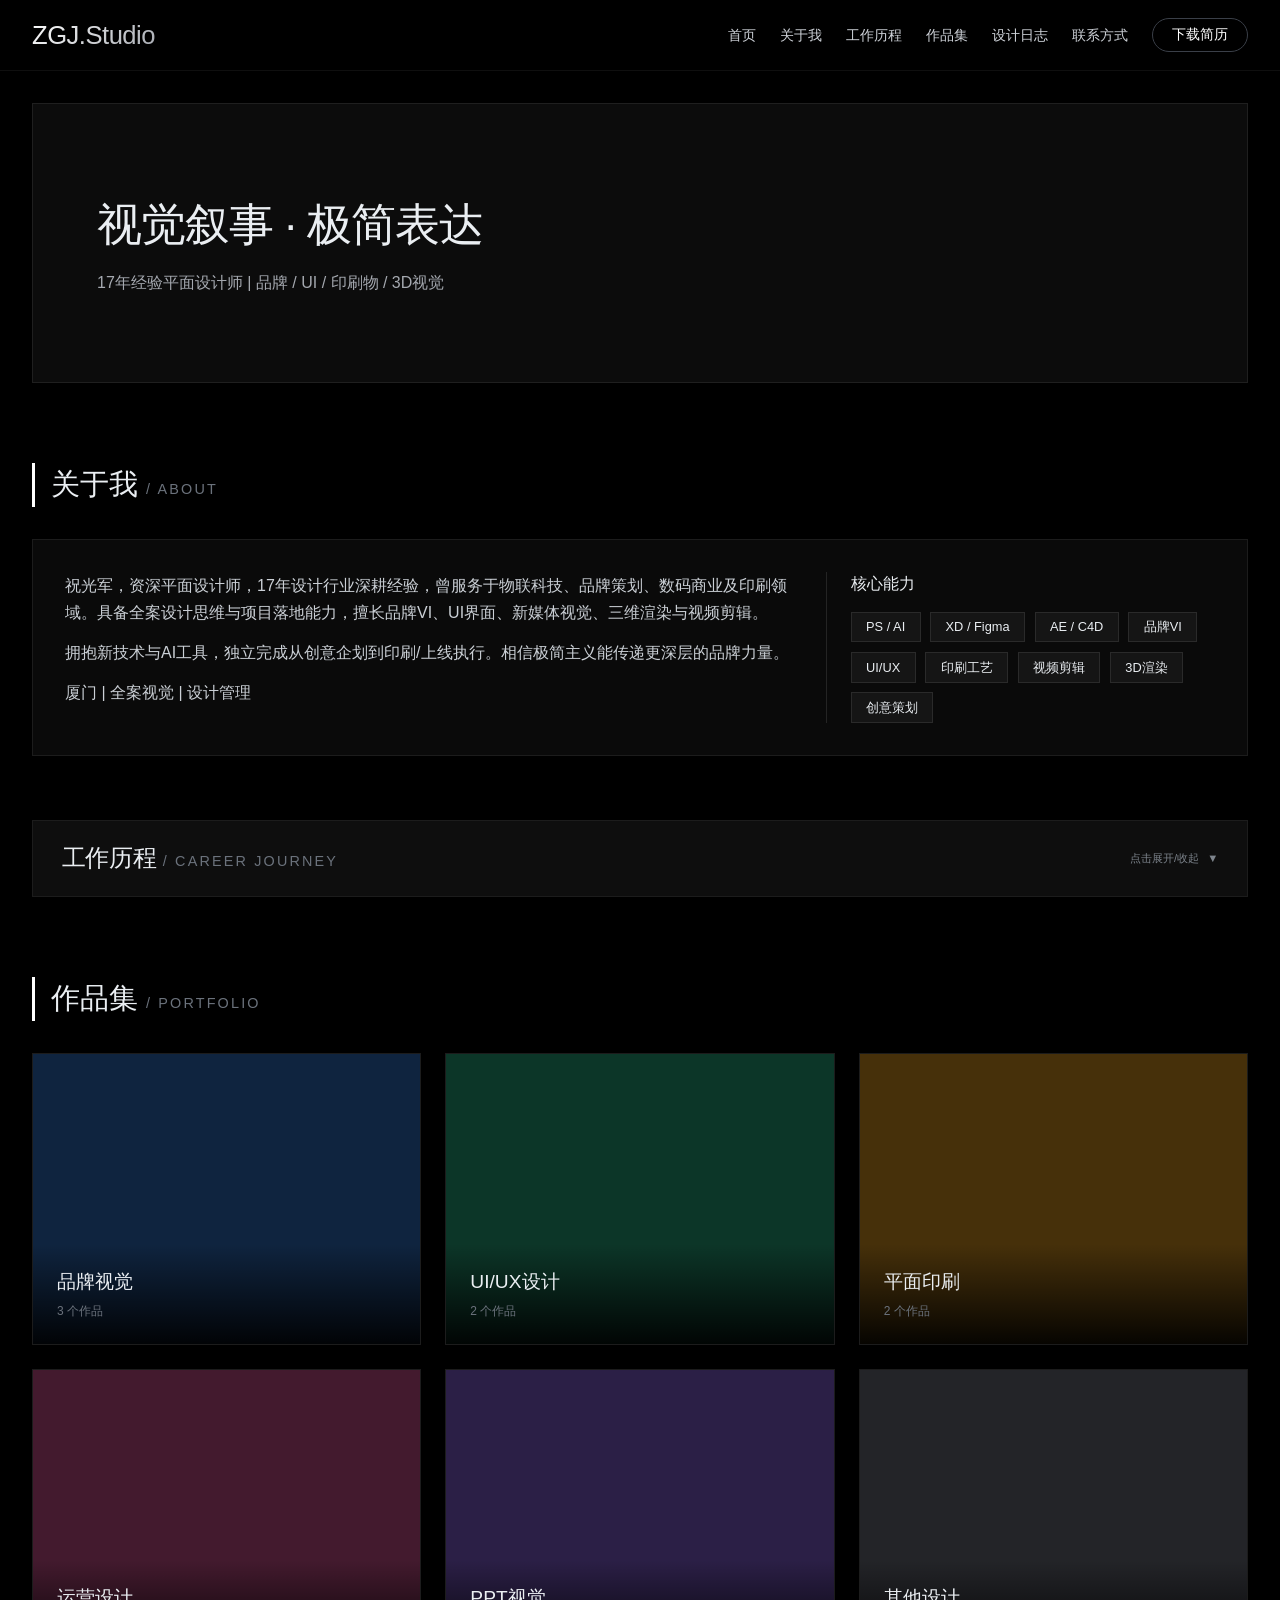
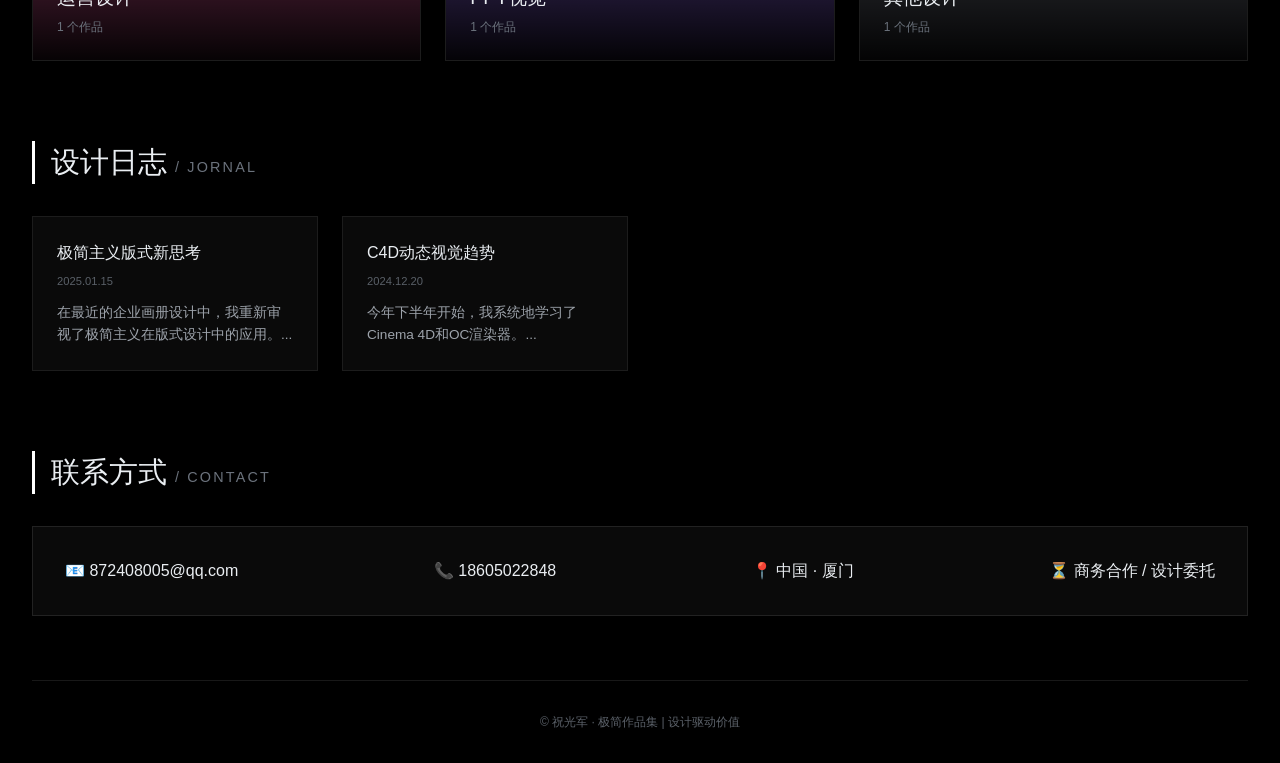
==== index.html @ 85b7d30f "Add files via upload" ====
<!DOCTYPE html>
<html lang="zh-CN">
<head>
<meta charset="UTF-8">
<meta name="viewport" content="width=device-width, initial-scale=1.0, viewport-fit=cover">
<title>祝光军 · 极简作品集 | 平面设计</title>
<style>
*{margin:0;padding:0;box-sizing:border-box;}
body{background:#000;color:#eaeef2;font-family:'Inter',-apple-system,BlinkMacSystemFont,'Segoe UI',Helvetica,Arial,sans-serif;line-height:1.5;-webkit-font-smoothing:antialiased;}
.container{max-width:1280px;margin:0 auto;padding:0 2rem;}
.navbar{position:sticky;top:0;z-index:1000;background:rgba(0,0,0,0.92);backdrop-filter:blur(24px);-webkit-backdrop-filter:blur(24px);padding:1rem 0;border-bottom:1px solid rgba(255,255,255,0.06);}
.navbar .container{display:flex;justify-content:space-between;align-items:center;flex-wrap:wrap;}
.logo{font-size:1.6rem;font-weight:500;letter-spacing:-0.5px;background:linear-gradient(135deg,#fff,#a5a9b0);-webkit-background-clip:text;background-clip:text;color:transparent;text-decoration:none;}
.nav-links{display:flex;flex-wrap:wrap;gap:1.5rem;align-items:center;list-style:none;}
.nav-links a{color:#cfd3d9;text-decoration:none;font-size:0.9rem;transition:color 0.2s;}
.nav-links a:hover{color:#fff;}
.btn-download{background:transparent;border:1px solid #3a3f48;padding:0.45rem 1.2rem;border-radius:40px;color:#fff;font-size:0.85rem;font-weight:500;cursor:pointer;transition:0.2s;}
.btn-download:hover{background:#2c2c2c;border-color:#6c717a;}
.banner-section{margin:2rem 0 3rem;}
.banner-inner{background:#0c0c0c;min-height:280px;width:100%;position:relative;background-size:cover;background-position:center;border:1px solid #1f1f1f;display:flex;align-items:center;justify-content:flex-start;}
.banner-text{text-align:left;z-index:2;padding:2rem 4rem;}
.banner-text h1{font-size:2.8rem;font-weight:500;letter-spacing:-1px;}
.banner-text p{margin-top:0.8rem;font-size:1rem;color:#a5a9b0;}
.section{margin:5rem 0 4rem;}
#work-journey{margin-top:1.25rem;}
.section-title{font-size:1.8rem;font-weight:500;border-left:3px solid #fff;padding-left:1rem;margin-bottom:2rem;display:flex;align-items:baseline;gap:0.5rem;}
.section-en{font-size:0.9rem;font-weight:300;color:#6b727c;letter-spacing:0.15em;text-transform:uppercase;}
.about-grid{display:flex;flex-wrap:wrap;gap:2rem;background:#0a0a0a;padding:2rem;border:1px solid #1c1c1c;}
.about-text{flex:2;color:#cbd0d6;min-width:280px;}
.about-text p{margin-bottom:0.8rem;line-height:1.7;}
.skills{flex:1;border-left:1px solid #242424;padding-left:1.5rem;min-width:200px;}
.skills h4{font-weight:500;margin-bottom:1rem;color:#eaeef2;}
.skill-tags{display:flex;flex-wrap:wrap;gap:0.6rem;}
.skill-tags span{background:#151515;padding:0.3rem 0.9rem;font-size:0.8rem;border:1px solid #2a2a2a;}
.work-journey-wrapper{background:#0a0a0a;border:1px solid #1c1c1c;margin-top:1rem;}
.journey-header{display:flex;justify-content:space-between;align-items:center;padding:1.2rem 1.8rem;cursor:pointer;user-select:none;background:#0e0e0e;border-bottom:1px solid transparent;transition:0.2s;}
.journey-header:hover{background:#121212;}
.journey-title{font-weight:500;font-size:1.5rem;letter-spacing:-0.3px;}
.journey-content{padding:1.8rem 1.8rem 2rem;border-top:1px solid #202020;}
.journey-header.collapsed + .journey-content{display:none;}
.timeline{position:relative;padding-left:2rem;}
.timeline::before{content:'';position:absolute;left:8px;top:12px;bottom:12px;width:2px;background:linear-gradient(to bottom,#3a3f48,#1f1f1f);}
.timeline-item{position:relative;margin-bottom:2rem;}
.timeline-dot{position:absolute;left:-1.6rem;top:0.4rem;width:14px;height:14px;background:#cdd4de;border-radius:50%;border:2px solid #000;z-index:2;box-shadow:0 0 0 2px #1f1f1f;}
.timeline-card{background:#111;border:1px solid #292929;padding:1rem 1.4rem;margin-left:1rem;}
.timeline-period{font-size:0.85rem;color:#6b727c;margin-bottom:0.3rem;}
.timeline-company{font-weight:500;margin-bottom:0.2rem;}
.timeline-role{font-size:0.85rem;color:#9da3ab;margin-bottom:0.5rem;}
.timeline-desc{font-size:0.85rem;color:#9da3ab;line-height:1.6;}
.works-categories{display:grid;grid-template-columns:repeat(3,1fr);gap:1.5rem;margin-bottom:3rem;}
.category-card{position:relative;aspect-ratio:4/3;background:#0a0a0a;border:1px solid #1c1c1c;overflow:hidden;cursor:pointer;transition:all 0.3s ease;}
.category-card:hover{transform:translateY(-5px);border-color:#3a3f48;box-shadow:0 20px 40px rgba(0,0,0,0.5);}
.category-bg{position:absolute;inset:0;display:flex;align-items:center;justify-content:center;}
.category-bg svg{width:80px;height:80px;opacity:0.3;}
.category-overlay{position:absolute;bottom:0;left:0;right:0;padding:1.5rem;background:linear-gradient(to top,rgba(0,0,0,0.9) 0%,transparent 100%);}
.category-name{font-size:1.2rem;font-weight:500;margin-bottom:0.3rem;color:#eaeef2;}
.category-count{font-size:0.75rem;color:#6b727c;}
.category-arrow{position:absolute;top:1rem;right:1rem;width:32px;height:32px;background:rgba(255,255,255,0.1);border-radius:50%;display:flex;align-items:center;justify-content:center;opacity:0;transform:translateX(-10px);transition:all 0.3s;}
.category-card:hover .category-arrow{opacity:1;transform:translateX(0);}
.gallery-page{display:none;min-height:100vh;background:#000;}
.gallery-page.active{display:block;}
.gallery-header{position:sticky;top:0;background:rgba(0,0,0,0.95);backdrop-filter:blur(20px);-webkit-backdrop-filter:blur(20px);border-bottom:1px solid #1f1f1f;display:flex;justify-content:space-between;align-items:center;z-index:99;padding:1rem 2rem;}
.gallery-back{cursor:pointer;display:flex;align-items:center;gap:0.5rem;font-size:0.9rem;color:#cfd3d9;transition:color 0.2s;}
.gallery-back:hover{color:#fff;}
.gallery-title{font-size:1.3rem;font-weight:500;}
.gallery-count{font-size:0.75rem;color:#6b727c;}
.masonry-grid{column-count:4;column-gap:1.2rem;padding:2rem;}
.masonry-item{break-inside:avoid;margin-bottom:1.2rem;position:relative;cursor:pointer;overflow:hidden;background:#0a0a0a;border:1px solid #1c1c1c;}
.masonry-item img{width:100%;display:block;transition:transform 0.3s ease;}
.masonry-item:hover img{transform:scale(1.03);}
.masonry-info{padding:0.8rem;}
.masonry-title{font-size:0.9rem;font-weight:500;margin-bottom:0.2rem;}
.masonry-desc{font-size:0.75rem;color:#6b727c;}
.empty-gallery{text-align:center;padding:4rem 2rem;color:#6b727c;grid-column:1/-1;}
.lightbox{display:none;position:fixed;inset:0;background:rgba(0,0,0,0.95);z-index:10000;flex-direction:column;align-items:center;justify-content:center;}
.lightbox.active{display:flex;}
.lightbox img{max-width:92vw;max-height:85vh;object-fit:contain;border-radius:4px;box-shadow:0 20px 60px rgba(0,0,0,0.5);}
.lightbox-info{text-align:center;margin-top:1.5rem;padding:0 2rem;}
.lightbox-info h3{font-size:1.2rem;font-weight:500;}
.lightbox-info p{font-size:0.85rem;color:#9da3ab;margin-top:0.5rem;}
.lightbox-close{position:absolute;top:1.5rem;right:1.5rem;font-size:1.5rem;color:#666;cursor:pointer;z-index:10;width:40px;height:40px;display:flex;align-items:center;justify-content:center;background:rgba(255,255,255,0.1);border-radius:50%;transition:all 0.2s;}
.lightbox-close:hover{background:rgba(255,255,255,0.2);color:#fff;}
.lightbox-nav{position:absolute;top:50%;transform:translateY(-50%);font-size:2rem;color:#666;cursor:pointer;padding:1rem;user-select:none;width:50px;height:50px;display:flex;align-items:center;justify-content:center;background:rgba(255,255,255,0.08);border-radius:50%;transition:all 0.2s;}
.lightbox-nav:hover{background:rgba(255,255,255,0.15);color:#fff;}
.lightbox-prev{left:1.5rem;}
.lightbox-next{right:1.5rem;}
.journal-grid{display:grid;grid-template-columns:repeat(auto-fill,minmax(280px,1fr));gap:1.5rem;}
.journal-card{background:#0a0a0a;border:1px solid #1c1c1c;padding:1.5rem;transition:0.2s;cursor:pointer;}
.journal-card:hover{border-color:#3a3f48;transform:translateY(-3px);}
.journal-card h4{font-size:1rem;font-weight:500;margin-bottom:0.5rem;}
.journal-date{font-size:0.7rem;color:#5a6068;margin-bottom:0.8rem;}
.journal-card p{font-size:0.85rem;color:#9da3ab;line-height:1.6;}
.journal-page{display:none;min-height:100vh;background:#000;}
.journal-page.active{display:block;}
.journal-header{position:sticky;top:0;background:rgba(0,0,0,0.95);backdrop-filter:blur(20px);-webkit-backdrop-filter:blur(20px);border-bottom:1px solid #1f1f1f;display:flex;justify-content:space-between;align-items:center;z-index:99;padding:1rem 2rem;}
.journal-back{cursor:pointer;display:flex;align-items:center;gap:0.5rem;font-size:0.9rem;color:#cfd3d9;transition:color 0.2s;}
.journal-back:hover{color:#fff;}
.journal-article{max-width:780px;margin:0 auto;padding:3rem 2rem 5rem;}
.article-meta{font-size:0.75rem;color:#5a6068;margin-bottom:1rem;display:flex;align-items:center;gap:1rem;}
.article-category{background:#1c1c1c;padding:0.25rem 0.75rem;border:1px solid #2a2a2a;}
.article-title{font-size:2rem;font-weight:500;line-height:1.3;margin-bottom:2rem;letter-spacing:-0.5px;}
.article-content{color:#cbd0d6;font-size:1rem;line-height:1.8;}
.article-content p{margin-bottom:1.5rem;}
.article-content h2{font-size:1.4rem;font-weight:500;margin:2rem 0 1rem;color:#eaeef2;}
.article-content h3{font-size:1.15rem;font-weight:500;margin:1.5rem 0 0.8rem;color:#eaeef2;}
.article-content ul,.article-content ol{margin:1rem 0 1.5rem 1.5rem;}
.article-content li{margin-bottom:0.5rem;}
.article-content blockquote{border-left:3px solid #3a3f48;padding-left:1.5rem;margin:1.5rem 0;color:#9da3ab;font-style:italic;}
.article-content code{background:#151515;padding:0.2rem 0.5rem;border:1px solid #2a2a2a;font-family:'SF Mono',Monaco,monospace;font-size:0.85em;}
.article-content pre{background:#0c0c0c;border:1px solid #1c1c1c;padding:1.5rem;margin:1.5rem 0;overflow-x:auto;}
.article-content pre code{background:none;border:none;padding:0;}
.article-content img{max-width:100%;margin:1.5rem 0;border:1px solid #1c1c1c;}
.article-divider{border:none;border-top:1px solid #1f1f1f;margin:3rem 0;}
.contact-block{background:#0a0a0a;border:1px solid #222;display:flex;flex-wrap:wrap;justify-content:space-between;padding:2rem;gap:1.5rem;}
.footer{margin-top:4rem;text-align:center;padding:2rem 0;border-top:1px solid #181818;font-size:0.75rem;color:#5a6068;}
@media(max-width:1200px){.masonry-grid{columns:3;}}
@media(max-width:1024px){.works-categories{grid-template-columns:repeat(2,1fr);}.masonry-grid{columns:2;}}
@media(max-width:760px){.container{padding:0 1.2rem;}.navbar .container{flex-direction:column;align-items:flex-start;gap:1rem;}.works-categories{grid-template-columns:1fr;}.masonry-grid{columns:2;}.about-grid{flex-direction:column;}.skills{border-left:none;padding-left:0;border-top:1px solid #242424;padding-top:1.5rem;}}
@media(max-width:480px){.masonry-grid{columns:1;}}
</style>
</head>
<body>

<div class="main-page" id="mainPage">
<nav class="navbar" id="mainNavbar">
<div class="container">
<a href="#" class="logo">ZGJ.Studio</a>
<ul class="nav-links">
<li><a href="#home">首页</a></li>
<li><a href="#about">关于我</a></li>
<li><a href="#work-journey">工作历程</a></li>
<li><a href="#portfolio">作品集</a></li>
<li><a href="#journal">设计日志</a></li>
<li><a href="#contact">联系方式</a></li>
<li><button class="btn-download" id="downloadResumeBtn">下载简历</button></li>
</ul>
</div>
</nav>

<div class="container">
<!-- Banner -->
<div class="banner-section" id="home">
<div class="banner-inner" id="bannerInner">
<div class="banner-text" id="bannerText">
<h1 id="bannerTitle">视觉叙事 · 极简表达</h1>
<p id="bannerSubtitle">17年经验平面设计师 | 品牌 / UI / 印刷物 / 3D视觉</p>
</div>
</div>
</div>

<!-- 关于我 -->
<section id="about" class="section">
<h2 class="section-title">关于我<span class="section-en">/ ABOUT</span></h2>
<div class="about-grid">
<div class="about-text" id="aboutText">
<!-- filled by JS -->
</div>
<div class="skills">
<h4>核心能力</h4>
<div class="skill-tags" id="skillsTags"></div>
</div>
</div>
</section>

<!-- 工作历程 -->
<section id="work-journey" class="section">
<div class="work-journey-wrapper" id="journeyWrapper">
<div class="journey-header collapsed" id="journeyHeader">
<div class="journey-title">工作历程<span class="section-en"> / CAREER JOURNEY</span></div>
<div style="font-size:0.7rem;color:#7d848c;display:flex;align-items:center;gap:0.5rem;"><span>点击展开/收起</span><span class="toggle-icon">▼</span></div>
</div>
<div class="journey-content" id="journeyContent">
<div id="timelineContainer" class="timeline"></div>
</div>
</div>
</section>

<!-- 作品集 -->
<section id="portfolio" class="section">
<h2 class="section-title">作品集<span class="section-en"> / PORTFOLIO</span></h2>
<div class="works-categories" id="worksCategories"></div>
</section>

<!-- 设计日志 -->
<section id="journal" class="section">
<h2 class="section-title">设计日志<span class="section-en"> / JORNAL</span></h2>
<div class="journal-grid" id="journalGrid"></div>
</section>

<!-- 联系方式 -->
<section id="contact" class="section">
<h2 class="section-title">联系方式<span class="section-en"> / CONTACT</span></h2>
<div class="contact-block" id="contactBlock">
<!-- filled by JS -->
</div>
</section>

<div class="footer"><p>© 祝光军 · 极简作品集 | 设计驱动价值</p></div>
</div><!-- /container -->
</div><!-- /main-page -->

<!-- 瀑布流画廊页面 -->
<div class="gallery-page" id="galleryPage">
<div class="gallery-header">
<div class="gallery-back" id="galleryBack"><span>←</span><span>返回作品集</span></div>
<div class="gallery-title" id="galleryTitle">品牌视觉</div>
<div class="gallery-count" id="galleryCount">0 个作品</div>
</div>
<div class="masonry-grid" id="masonryGrid"></div>
</div>

<!-- 日志详情页面 -->
<div class="journal-page" id="journalPage">
<div class="journal-header">
<div class="journal-back" id="journalBack"><span>←</span><span>返回设计日志</span></div>
<div class="gallery-count" id="journalDate"></div>
</div>
<article class="journal-article">
<div class="article-meta"><span class="article-category" id="articleCategory">设计思考</span></div>
<h1 class="article-title" id="articleTitle"></h1>
<hr class="article-divider">
<div class="article-content" id="articleContent"></div>
</article>
</div>

<!-- 灯箱 -->
<div class="lightbox" id="lightbox">
<div class="lightbox-close" id="lightboxClose">✕</div>
<div class="lightbox-nav lightbox-prev" id="lightboxPrev">‹</div>
<img id="lightboxImg" src="" alt="">
<div class="lightbox-nav lightbox-next" id="lightboxNext">›</div>
<div class="lightbox-info" id="lightboxInfo"><h3></h3><p></p></div>
</div>

<script>
/* ===== 配置 ===== */
const CATEGORIES = [
{ id:'brand', name:'品牌视觉', imageKey:'cat_brand', color:'#1e6fd9' },
{ id:'ui', name:'UI/UX设计', imageKey:'cat_ui', color:'#10b981' },
{ id:'print', name:'平面印刷', imageKey:'cat_print', color:'#f59e0b' },
{ id:'operation', name:'运营设计', imageKey:'cat_operation', color:'#ec4899' },
{ id:'ppt', name:'PPT视觉', imageKey:'cat_ppt', color:'#8b5cf6' },
{ id:'other', name:'其他设计', imageKey:'cat_other', color:'#6b7280' }
];
const WORKS_KEY = "zgj_portfolio_works_v2";
const BANNER_KEY = "zgj_banner_image";
const ABOUT_KEY = "zgj_about_data_v2";
const CAREER_KEY = "zgj_career_timeline";
const JOURNAL_KEY = "zgj_portfolio_journal_v2";
const CONTACT_KEY = "zgj_contact_data_v2";

/* ===== IndexedDB 存储层（与 admin.html 共用）===== */
var DB_NAME='PortfolioDB',DB_VER=1,_db=null;
function openDB(callback){
    if(_db){callback(_db);return;}
    var req=indexedDB.open(DB_NAME,DB_VER);
    req.onupgradeneeded=function(e){var db=e.target.result;
        if(!db.objectStoreNames.contains('files'))db.createObjectStore('files',{keyPath:'id'});
        if(!db.objectStoreNames.contains('data'))db.createObjectStore('data',{keyPath:'id'});
    };
    req.onsuccess=function(e){_db=e.target.result;callback(_db);};
    req.onerror=function(){console.error('IndexedDB 打开失败');callback(null);};
}
function dbGet(store,key,callback){
    openDB(function(db){
        if(!db){callback(null);return;}
        var tx=db.transaction(store,'readonly'),s=tx.objectStore(store);
        var req=s.get(key);
        req.onsuccess=function(e){callback(e.target.result?e.target.result.value:null);};
        req.onerror=function(){callback(null);};
    });
}
function dbSet(store,key,value,callback){
    openDB(function(db){
        if(!db){if(callback)callback(false);return;}
        var tx=db.transaction(store,'readwrite'),s=tx.objectStore(store);
        var req=s.put({id:key,value:value});
        req.onsuccess=function(){if(callback)callback(true);};
        req.onerror=function(){if(callback)callback(false);};
    });
}
function dbRemove(store,key,callback){
    openDB(function(db){
        if(!db){if(callback)callback(false);return;}
        var tx=db.transaction(store,'readwrite'),s=tx.objectStore(store);
        var req=s.delete(key);
        req.onsuccess=function(){if(callback)callback(true);};
        req.onerror=function(){if(callback)callback(false);};
    });
}
function getStore(key,defaultVal){
    try{var v=localStorage.getItem(key);return v?JSON.parse(v):defaultVal;}catch(e){return defaultVal;}
}
function setStore(key,val){localStorage.setItem(key,JSON.stringify(val));}

/* ===== 工具函数 ===== */
function esc(s){if(!s)return'';return String(s).replace(/[&<>"']/g,m=>({'&':'&amp;','<':'&lt;','>':'&gt;','"':'&quot;',"'":'&#39;'}[m]));}
function getPlaceholderSVG(title){
var t=(title||'作品图片').replace(/[&<>"]/g,'');
var svg='<svg xmlns="http://www.w3.org/2000/svg" viewBox="0 0 400 300"><rect width="400" height="300" fill="#131313"/><text x="200" y="150" text-anchor="middle" fill="#6b727c" font-size="14" font-family="sans-serif">'+t+'</text></svg>';
try{return 'data:image/svg+xml;base64,'+btoa(unescape(encodeURIComponent(svg)));}catch(e){return '';}
}

/* ===== 数据加载 ===== */
var categoryImages={};  // 存储分类图片数据

function loadCategoryImages(callback){
    var loaded=0;
    CATEGORIES.forEach(function(cat){
        dbGet('data',cat.imageKey,function(val){
            if(val)categoryImages[cat.id]=val;
            loaded++;
            if(loaded===CATEGORIES.length && callback)callback();
        });
    });
}
function loadBanner(){
try{
var stored=localStorage.getItem(BANNER_KEY);
if(stored&&stored.startsWith('data:image')){
document.getElementById('bannerInner').style.backgroundImage='url('+stored+')';
document.getElementById('bannerInner').style.backgroundSize='cover';
}
}catch(e){}
try{
var d=JSON.parse(localStorage.getItem('zgj_banner_text')||'{}');
if(d.title)document.getElementById('bannerTitle').textContent=d.title;
if(d.subtitle)document.getElementById('bannerSubtitle').textContent=d.subtitle;
}catch(e){}
}

function loadAbout(){
var defaultText1='祝光军，资深平面设计师，17年设计行业深耕经验，曾服务于物联科技、品牌策划、数码商业及印刷领域。具备全案设计思维与项目落地能力，擅长品牌VI、UI界面、新媒体视觉、三维渲染与视频剪辑。';
var defaultText2='拥抱新技术与AI工具，独立完成从创意企划到印刷/上线执行。相信极简主义能传递更深层的品牌力量。';
var defaultText3='厦门 | 全案视觉 | 设计管理';
var defaultSkills=['PS / AI','XD / Figma','AE / C4D','品牌VI','UI/UX','印刷工艺','视频剪辑','3D渲染','创意策划'];
var d={},skills=defaultSkills;
try{d=JSON.parse(localStorage.getItem(ABOUT_KEY)||'{}');}catch(e){}
document.getElementById('aboutText').innerHTML=
'<p>'+esc(d.text1||defaultText1)+'</p>'+
'<p>'+esc(d.text2||defaultText2)+'</p>'+
'<p style="margin-top:0.8rem;">'+esc(d.text3||defaultText3)+'</p>';
skills=d.skills&&d.skills.length?d.skills:defaultSkills;
var tagsHtml='';
skills.forEach(function(s){tagsHtml+='<span>'+esc(s)+'</span>';});
document.getElementById('skillsTags').innerHTML=tagsHtml;
}

function loadCareerData(){
var defaultCareer=[
{id:'exp1',period:'2022.11 - 2025.12',company:'智慧谷（厦门）物联科技',role:'平面设计',desc:'负责品牌VI升级、运营设计、UI协作与视频剪辑，独立完成品牌全案视觉输出。'},
{id:'exp2',period:'2018.08 - 2022.11',company:'厦门艾欧特科技有限公司',role:'资深设计',desc:'负责品牌视觉、新媒体运营、B端UI（移动端/Web/大屏），展会视觉规划落地。'},
{id:'exp3',period:'2016.06 - 2018.08',company:'厦门美锐品牌策划有限公司',role:'平面设计',desc:'协同品牌全案设计，完成VI、包装、画册及运营广告，对接甲方高效落地。'},
{id:'exp4',period:'2010.12 - 2016.06',company:'厦门赛博数码广场有限公司',role:'平面设计',desc:'负责商场美陈、促销活动视觉物料设计及制作，熟悉线下广告规范，节约成本。'},
{id:'exp5',period:'2009.09 - 2010.10',company:'福州华鑫印刷有限公司',role:'平面设计',desc:'负责印刷文件排版、拼版及跟单，精通印刷材质与工艺流程。'}
];
try{
var stored=localStorage.getItem(CAREER_KEY);
if(stored){var arr=JSON.parse(stored);if(arr&&arr.length)return arr;}
}catch(e){}
return defaultCareer;
}

function renderTimeline(){
var careerData=loadCareerData();
var container=document.getElementById('timelineContainer');
if(!careerData.length){container.innerHTML='<div style="color:#6b727c;text-align:center;padding:2rem;">暂无工作经历</div>';return;}
var html='';
careerData.forEach(function(item){
html+='<div class="timeline-item" data-id="'+item.id+'">'+'<div class="timeline-dot"></div>'+'<div class="timeline-card">'+'<div class="timeline-period">'+esc(item.period)+'</div>'+'<div class="timeline-company">'+esc(item.company)+'</div>'+'<div class="timeline-role">'+esc(item.role)+'</div>'+'<div class="timeline-desc">'+esc(item.desc)+'</div>'+'</div></div>';
});
container.innerHTML='<div class="timeline">'+html+'</div>';
}

function loadContact(){
var defaultContact={email:'872408005@qq.com',phone:'18605022848',location:'中国 · 厦门',note:'商务合作 / 设计委托'};
try{
var d=JSON.parse(localStorage.getItem(CONTACT_KEY)||'{}');
var email=d.email||defaultContact.email;
var phone=d.phone||defaultContact.phone;
var location=d.location||defaultContact.location;
var note=d.note||defaultContact.note;
}catch(e){
var email=defaultContact.email;
var phone=defaultContact.phone;
var location=defaultContact.location;
var note=defaultContact.note;
}
document.getElementById('contactBlock').innerHTML=
'<div>📧 '+esc(email)+'</div>'+
'<div>📞 '+esc(phone)+'</div>'+
'<div>📍 '+esc(location)+'</div>'+
'<div>⏳ '+esc(note)+'</div>';
}

/* ===== 作品集（从 IndexedDB 读取，与 admin.html 共用）===== */
var worksData=[];
function loadWorksData(callback){
    dbGet('data',WORKS_KEY,function(val){
        if(val&&val.length){worksData=val;}
        else{worksData=getDefaultWorks();}
        if(callback)callback();
        else{renderCategories();}
    });
}
function getDefaultWorks(){return[
    {id:"w1",title:"智慧谷品牌VI升级",category:"品牌视觉",desc:"全套品牌视觉识别系统",imageData:getPlaceholderSVG("智慧谷品牌VI升级")},
    {id:"w2",title:"艾欧特品牌重塑",category:"品牌视觉",desc:"科技公司品牌形象设计",imageData:getPlaceholderSVG("艾欧特品牌重塑")},
    {id:"w3",title:"美锐品牌标识",category:"品牌视觉",desc:"品牌策划公司标志设计",imageData:getPlaceholderSVG("美锐品牌标识")},
    {id:"w4",title:"智慧环卫平台UI",category:"UI/UX设计",desc:"B端数据可视化界面",imageData:getPlaceholderSVG("智慧环卫平台UI")},
    {id:"w5",title:"移动端APP设计",category:"UI/UX设计",desc:"iOS/Android双端适配",imageData:getPlaceholderSVG("移动端APP设计")},
    {id:"w6",title:"企业宣传画册",category:"平面印刷",desc:"16P精装画册设计",imageData:getPlaceholderSVG("企业宣传画册")},
    {id:"w7",title:"产品包装设计",category:"平面印刷",desc:"系列包装视觉方案",imageData:getPlaceholderSVG("产品包装设计")},
    {id:"w8",title:"电商主图设计",category:"运营设计",desc:"天猫/京东主图套图",imageData:getPlaceholderSVG("电商主图设计")},
    {id:"w9",title:"商业提案PPT",category:"PPT视觉",desc:"企业级演示方案",imageData:getPlaceholderSVG("商业提案PPT")},
    {id:"w10",title:"3D渲染海报",category:"其他设计",desc:"C4D创意视觉",imageData:getPlaceholderSVG("3D渲染海报")}
];}

function renderCategories(){
var container=document.getElementById('worksCategories');
if(!container)return;
var html='';
CATEGORIES.forEach(function(cat){
var count=0;
worksData.forEach(function(w){if(w.category===cat.name)count++;});
var bgHtml='';
if(categoryImages[cat.id]){
    bgHtml='<img src="'+esc(categoryImages[cat.id])+'" alt="'+esc(cat.name)+'" style="width:100%;height:100%;object-fit:cover;opacity:0.5;">';
}else{
    bgHtml='<div style="width:100%;height:100%;background:'+cat.color+';opacity:0.25;"></div>';
}
html+='<div class="category-card" data-category="'+cat.name+'">'
    +'<div class="category-bg">'+bgHtml+'</div>'
    +'<div class="category-overlay"><div class="category-name">'+cat.name+'</div><div class="category-count">'+count+' 个作品</div></div>'
    +'<div class="category-arrow">→</div></div>';
});
container.innerHTML=html;
container.querySelectorAll('.category-card').forEach(function(card){
card.addEventListener('click',function(){openGallery(card.dataset.category);});
});
}

/* ===== 画廊 ===== */
var currentCategory='';
var currentGalleryItems=[];
var lightboxIndex=0;

function openGallery(category){
currentCategory=category;
document.getElementById('galleryTitle').textContent=category;
currentGalleryItems=[];
worksData.forEach(function(w){if(w.category===category)currentGalleryItems.push(w);});
document.getElementById('galleryCount').textContent=currentGalleryItems.length+' 个作品';
renderMasonry();
document.getElementById('mainPage').style.display='none';
document.getElementById('galleryPage').classList.add('active');
window.scrollTo(0,0);
}
function closeGallery(){
document.getElementById('galleryPage').classList.remove('active');
document.getElementById('mainPage').style.display='block';
document.getElementById('lightbox').classList.remove('active');
}
function renderMasonry(){
var grid=document.getElementById('masonryGrid');
if(!grid)return;
if(currentGalleryItems.length===0){grid.innerHTML='<div class="empty-gallery"><p>暂无'+currentCategory+'相关作品</p></div>';return;}
var html='';
currentGalleryItems.forEach(function(work,i){
var img=work.imageData||getPlaceholderSVG(work.title);
html+='<div class="masonry-item" data-index="'+i+'">'+'<img src="'+esc(img)+'" alt="'+esc(work.title)+'" onerror="this.src=\''+getPlaceholderSVG(work.title)+'\'">'+'<div class="masonry-info"><div class="masonry-title">'+esc(work.title)+'</div>'+(work.desc?'<div class="masonry-desc">'+esc(work.desc)+'</div>':'')+'</div></div>';
});
grid.innerHTML=html;
grid.querySelectorAll('.masonry-item').forEach(function(item){
item.addEventListener('click',function(){lightboxIndex=parseInt(this.dataset.index);openLightbox();});
});
}
function openLightbox(){
if(!currentGalleryItems.length)return;
var w=currentGalleryItems[lightboxIndex];
var imgEl=document.getElementById('lightboxImg');
imgEl.src='';
setTimeout(function(){imgEl.src=w.imageData||'';},10);
document.querySelector('#lightboxInfo h3').textContent=w.title||'';
document.querySelector('#lightboxInfo p').textContent=w.desc||'';
document.getElementById('lightbox').classList.add('active');
}
function closeLightbox(){
document.getElementById('lightbox').classList.remove('active');
document.getElementById('lightboxImg').src='';
}
function prevImage(){lightboxIndex=(lightboxIndex-1+currentGalleryItems.length)%currentGalleryItems.length;openLightbox();}
function nextImage(){lightboxIndex=(lightboxIndex+1)%currentGalleryItems.length;openLightbox();}

document.getElementById('lightboxClose').addEventListener('click',closeLightbox);
document.getElementById('lightboxPrev').addEventListener('click',prevImage);
document.getElementById('lightboxNext').addEventListener('click',nextImage);
document.getElementById('galleryBack').addEventListener('click',closeGallery);
document.addEventListener('keydown',function(e){
if(!document.getElementById('lightbox').classList.contains('active'))return;
if(e.key==='Escape')closeLightbox();
if(e.key==='ArrowLeft')prevImage();
if(e.key==='ArrowRight')nextImage();
});
document.getElementById('lightbox').addEventListener('click',function(e){
if(e.target===this)closeLightbox();
});

/* ===== 工作历程折叠 ===== */
var journeyHeader=document.getElementById('journeyHeader');
var journeyContent=document.getElementById('journeyContent');
var toggleIcon=journeyHeader?journeyHeader.querySelector('.toggle-icon'):null;
if(journeyHeader&&journeyContent){
journeyHeader.addEventListener('click',function(){
var isCollapsed=journeyHeader.classList.contains('collapsed');
if(isCollapsed){
journeyContent.style.display='block';
journeyHeader.classList.remove('collapsed');
if(toggleIcon)toggleIcon.textContent='▲';
if(!document.getElementById('timelineContainer').innerHTML)renderTimeline();
}else{
journeyContent.style.display='none';
journeyHeader.classList.add('collapsed');
if(toggleIcon)toggleIcon.textContent='▼';
}
});
}

/* ===== 设计日志 ===== */
function loadJournalData(){
try{
var stored=localStorage.getItem(JOURNAL_KEY);
if(stored)return JSON.parse(stored);
}catch(e){}
return getDefaultJournal();
}
function getDefaultJournal(){return[
{id:'journal1',category:'设计思考',title:'极简主义版式新思考',date:'2025.01.15',content:'<p>在最近的企业画册设计中，我重新审视了极简主义在版式设计中的应用。</p>'},
{id:'journal2',category:'技术探索',title:'C4D动态视觉趋势',date:'2024.12.20',content:'<p>今年下半年开始，我系统地学习了Cinema 4D和OC渲染器。</p>'}
];}

var journalData=loadJournalData();
var journalArticles={};

function renderJournalList(){
journalArticles={};
var container=document.getElementById('journalGrid');
if(!container)return;
if(!journalData.length){container.innerHTML='<div style="color:#6b727c;grid-column:1/-1;text-align:center;padding:2rem;">暂无日志文章</div>';return;}
var html='';
journalData.forEach(function(item){
journalArticles[item.id]=item;
html+='<div class="journal-card" data-id="'+item.id+'">'+'<h4>'+esc(item.title)+'</h4>'+'<div class="journal-date">'+esc(item.date)+'</div>'+'<p>'+(item.content?item.content.replace(/<[^>]+>/g,'').substring(0,60)+'...':'')+'</p>'+'</div>';
});
container.innerHTML=html;
container.querySelectorAll('.journal-card').forEach(function(card){
card.addEventListener('click',function(){openJournalArticle(card.dataset.id);});
});
}

function openJournalArticle(id){
var article=journalArticles[id];
if(!article)return;
document.getElementById('articleCategory').textContent=article.category||'';
document.getElementById('articleTitle').textContent=article.title||'';
document.getElementById('journalDate').textContent=article.date||'';
document.getElementById('articleContent').innerHTML=article.content||'';
document.getElementById('mainPage').style.display='none';
document.getElementById('journalPage').classList.add('active');
window.scrollTo(0,0);
}
function closeJournalArticle(){
document.getElementById('journalPage').classList.remove('active');
document.getElementById('mainPage').style.display='block';
window.scrollTo(0,0);
}
document.getElementById('journalBack').addEventListener('click',closeJournalArticle);

/* ===== 下载简历（优先从 IndexedDB 读取）===== */
document.getElementById('downloadResumeBtn').addEventListener('click',function(){
    var resumeFilename=localStorage.getItem('zgj_resume_filename')||'祝光军_简历.pdf';
    /* 优先检查：外部文件名（需要文件放在 portfolio 文件夹）*/
    if(resumeFilename&&resumeFilename.indexOf('.')>0&&resumeFilename!=='祝光军_简历.pdf'){
        var a=document.createElement('a');
        a.href=resumeFilename;
        a.download=resumeFilename;
        document.body.appendChild(a);
        a.click();
        document.body.removeChild(a);
        return;
    }
    /* 其次检查：IndexedDB 中的简历文件 */
    dbGet('files','zgj_resume_file',function(val){
        if(val&&val.data){
            var a=document.createElement('a');
            a.href=val.data;
            a.download=val.name||resumeFilename;
            document.body.appendChild(a);
            a.click();
            document.body.removeChild(a);
            return;
        }
        /* 回退：生成文本简历 */
        var contactD=JSON.parse(localStorage.getItem(CONTACT_KEY)||'{}');
        var email=contactD.email||'872408005@qq.com';
        var phone=contactD.phone||'18605022848';
        var location=contactD.location||'中国 · 厦门';
        var career=loadCareerData();
        var content='祝光军 简历\n==================\n邮箱：'+email+'\n电话：'+phone+'\n地址：'+location+'\n\n【工作经历】\n'+career.map(function(e){return e.period+'\n'+e.company+' | '+e.role+'\n'+e.desc;}).join('\n\n')+'\n';
        var blob=new Blob([content],{type:'text/plain;charset=utf-8'});
        var a=document.createElement('a');a.href=URL.createObjectURL(blob);a.download='祝光军_简历.txt';
        document.body.appendChild(a);a.click();document.body.removeChild(a);
    });
});

/* ===== 初始化 ===== */
loadBanner();
loadAbout();
renderTimeline();
loadCategoryImages(function(){  // 先加载分类图片
    loadWorksData();  // 再加载作品数据
});
renderJournalList();
loadContact();
</script>
</body>
</html>
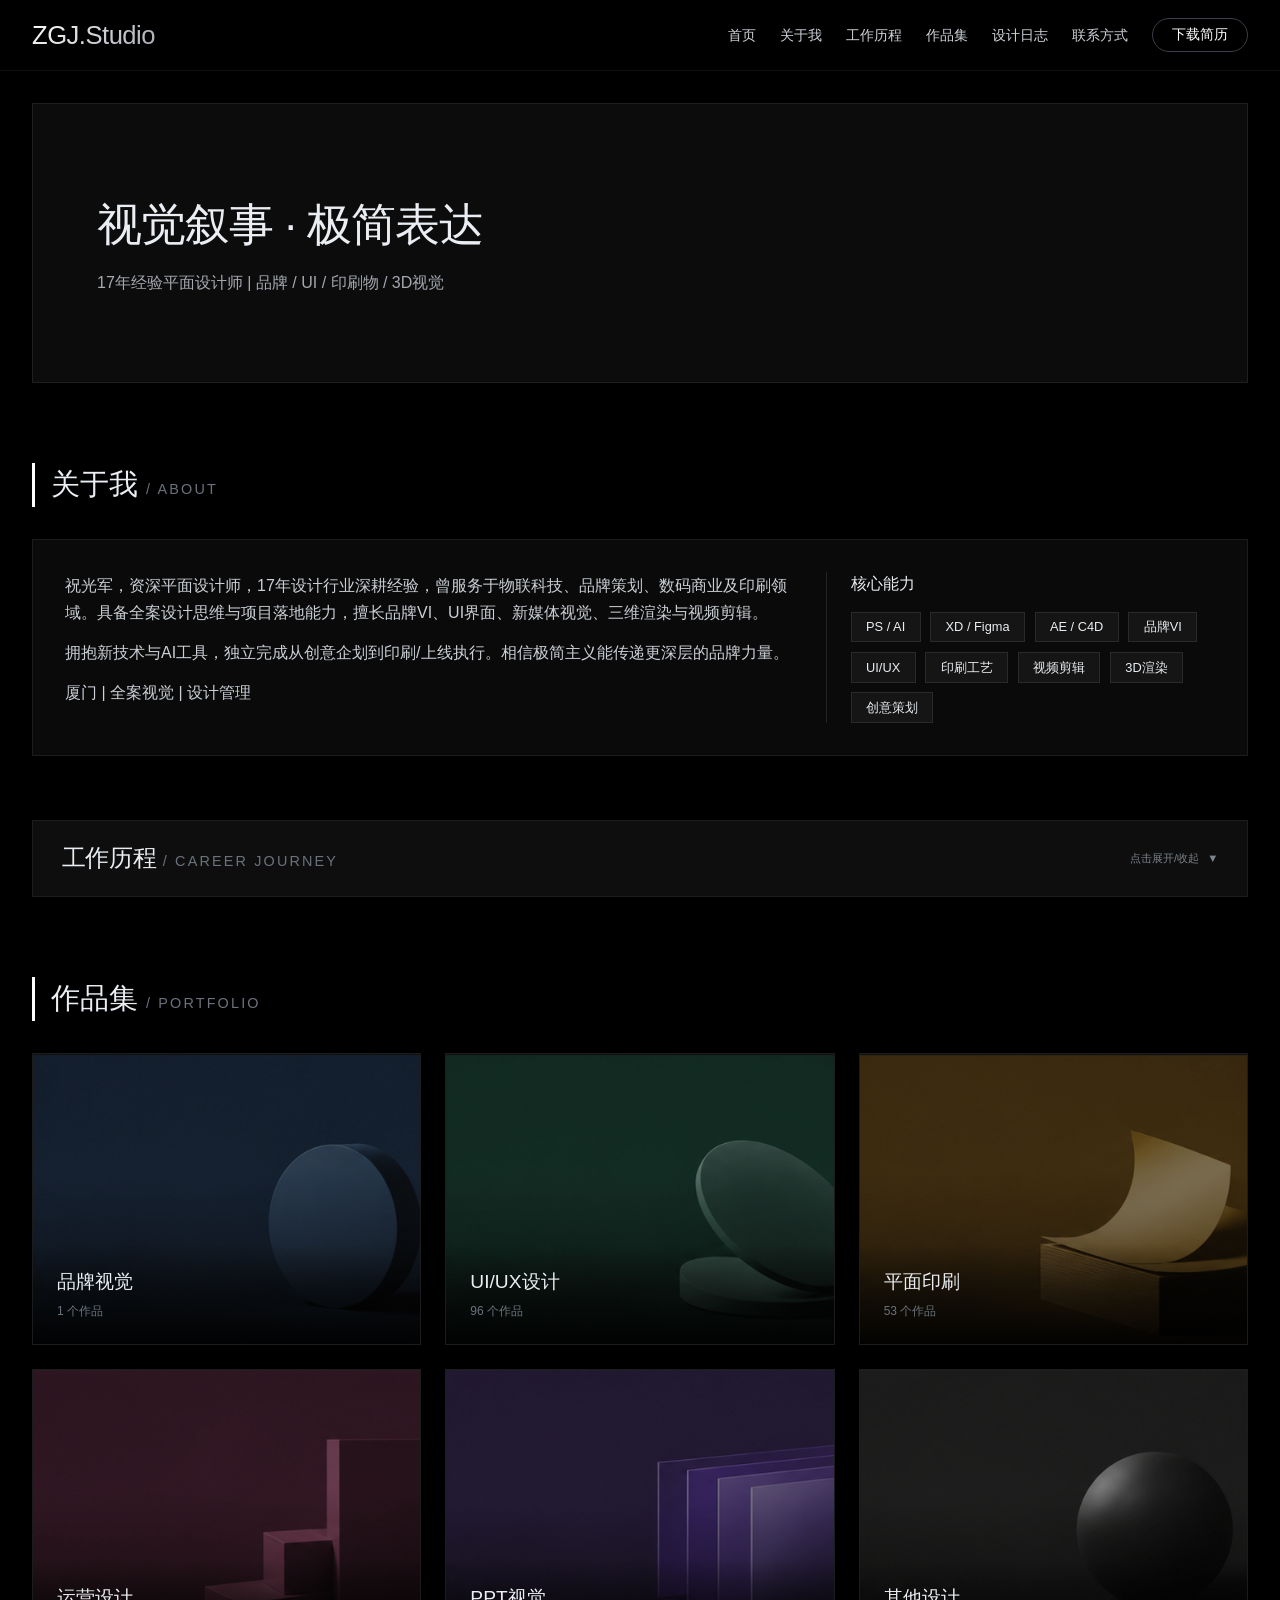
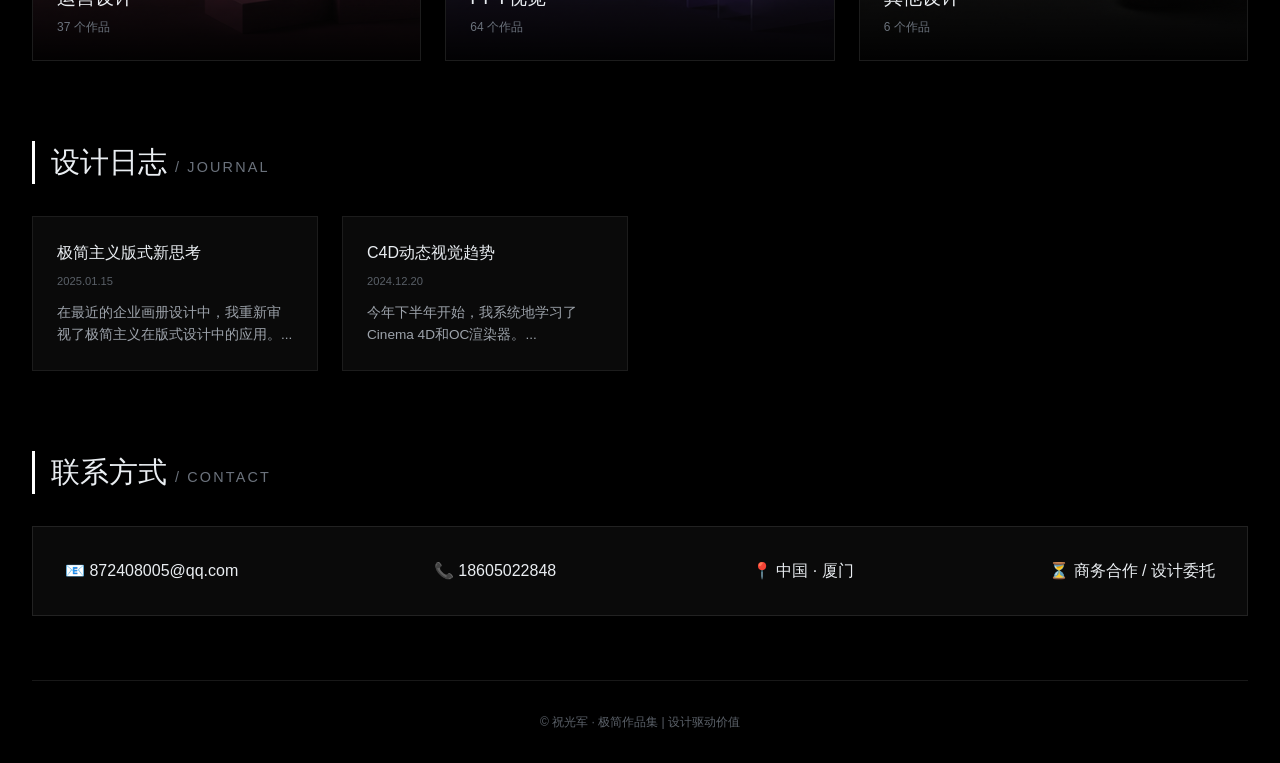
==== commit 802a157b: "Update index.html" ====
--- a/index.html
+++ b/index.html
@@ -183,7 +183,7 @@
 
 <!-- 设计日志 -->
 <section id="journal" class="section">
-<h2 class="section-title">设计日志<span class="section-en"> / JORNAL</span></h2>
+<h2 class="section-title">设计日志<span class="section-en"> / JOURNAL</span></h2>
 <div class="journal-grid" id="journalGrid"></div>
 </section>
 
@@ -235,59 +235,286 @@
 <script>
 /* ===== 配置 ===== */
 const CATEGORIES = [
-{ id:'brand', name:'品牌视觉', imageKey:'cat_brand', color:'#1e6fd9' },
-{ id:'ui', name:'UI/UX设计', imageKey:'cat_ui', color:'#10b981' },
-{ id:'print', name:'平面印刷', imageKey:'cat_print', color:'#f59e0b' },
-{ id:'operation', name:'运营设计', imageKey:'cat_operation', color:'#ec4899' },
-{ id:'ppt', name:'PPT视觉', imageKey:'cat_ppt', color:'#8b5cf6' },
-{ id:'other', name:'其他设计', imageKey:'cat_other', color:'#6b7280' }
+{ id:'brand', name:'品牌视觉', cover:'images/covers/brand.jpg.png', color:'#1e6fd9' },
+{ id:'ui', name:'UI/UX设计', cover:'images/covers/ui.jpg.png', color:'#10b981' },
+{ id:'print', name:'平面印刷', cover:'images/covers/print.jpg.png', color:'#f59e0b' },
+{ id:'operation', name:'运营设计', cover:'images/covers/operation.jpg.png', color:'#ec4899' },
+{ id:'ppt', name:'PPT视觉', cover:'images/covers/ppt.jpg.png', color:'#8b5cf6' },
+{ id:'other', name:'其他设计', cover:'images/covers/other.jpg.png', color:'#6b7280' }
 ];
-const WORKS_KEY = "zgj_portfolio_works_v2";
-const BANNER_KEY = "zgj_banner_image";
 const ABOUT_KEY = "zgj_about_data_v2";
 const CAREER_KEY = "zgj_career_timeline";
 const JOURNAL_KEY = "zgj_portfolio_journal_v2";
 const CONTACT_KEY = "zgj_contact_data_v2";
 
-/* ===== IndexedDB 存储层（与 admin.html 共用）===== */
-var DB_NAME='PortfolioDB',DB_VER=1,_db=null;
-function openDB(callback){
-    if(_db){callback(_db);return;}
-    var req=indexedDB.open(DB_NAME,DB_VER);
-    req.onupgradeneeded=function(e){var db=e.target.result;
-        if(!db.objectStoreNames.contains('files'))db.createObjectStore('files',{keyPath:'id'});
-        if(!db.objectStoreNames.contains('data'))db.createObjectStore('data',{keyPath:'id'});
-    };
-    req.onsuccess=function(e){_db=e.target.result;callback(_db);};
-    req.onerror=function(){console.error('IndexedDB 打开失败');callback(null);};
-}
-function dbGet(store,key,callback){
-    openDB(function(db){
-        if(!db){callback(null);return;}
-        var tx=db.transaction(store,'readonly'),s=tx.objectStore(store);
-        var req=s.get(key);
-        req.onsuccess=function(e){callback(e.target.result?e.target.result.value:null);};
-        req.onerror=function(){callback(null);};
-    });
-}
-function dbSet(store,key,value,callback){
-    openDB(function(db){
-        if(!db){if(callback)callback(false);return;}
-        var tx=db.transaction(store,'readwrite'),s=tx.objectStore(store);
-        var req=s.put({id:key,value:value});
-        req.onsuccess=function(){if(callback)callback(true);};
-        req.onerror=function(){if(callback)callback(false);};
-    });
-}
-function dbRemove(store,key,callback){
-    openDB(function(db){
-        if(!db){if(callback)callback(false);return;}
-        var tx=db.transaction(store,'readwrite'),s=tx.objectStore(store);
-        var req=s.delete(key);
-        req.onsuccess=function(){if(callback)callback(true);};
-        req.onerror=function(){if(callback)callback(false);};
-    });
-}
+/* ===== 静态图片数据（从 images/ 文件夹加载）===== */
+const STATIC_WORKS = [
+/* --- 品牌视觉 --- */
+{id:'brand_1',title:'品牌视觉作品 1',category:'品牌视觉',desc:'',imageData:'images/brand/ChatGPT Image 2026年4月27日 21_49_18 拷贝.jpg'},
+/* --- UI/UX设计 --- */
+{id:'ui_1',title:'UI/UX设计作品 1',category:'UI/UX设计',desc:'',imageData:'images/ui/1777957030867_3328_4-_____compressed.jpeg'},
+{id:'ui_2',title:'UI/UX设计作品 2',category:'UI/UX设计',desc:'',imageData:'images/ui/1777957030937_9938______compressed.jpeg'},
+{id:'ui_3',title:'UI/UX设计作品 3',category:'UI/UX设计',desc:'',imageData:'images/ui/1777957030979_6270_1-___compressed.jpeg'},
+{id:'ui_4',title:'UI/UX设计作品 4',category:'UI/UX设计',desc:'',imageData:'images/ui/1777957030987_6094_2-1_______compressed.jpeg'},
+{id:'ui_5',title:'UI/UX设计作品 5',category:'UI/UX设计',desc:'',imageData:'images/ui/1777957030995_1196_2-_____compressed.jpeg'},
+{id:'ui_6',title:'UI/UX设计作品 6',category:'UI/UX设计',desc:'',imageData:'images/ui/1777959712782_1459_iPhone_X_XS_11_Pro___1_compressed.jpeg'},
+{id:'ui_7',title:'UI/UX设计作品 7',category:'UI/UX设计',desc:'',imageData:'images/ui/1777960437022_9857__________compressed.jpeg'},
+{id:'ui_8',title:'UI/UX设计作品 8',category:'UI/UX设计',desc:'',imageData:'images/ui/1777960437024_1421_____1_compressed.jpeg'},
+{id:'ui_9',title:'UI/UX设计作品 9',category:'UI/UX设计',desc:'',imageData:'images/ui/1777960437024_8154_____2_compressed.jpeg'},
+{id:'ui_10',title:'UI/UX设计作品 10',category:'UI/UX设计',desc:'',imageData:'images/ui/1777960437033_7417____2_compressed.jpeg'},
+{id:'ui_11',title:'UI/UX设计作品 11',category:'UI/UX设计',desc:'',imageData:'images/ui/1777960437039_1769_______compressed.jpeg'},
+{id:'ui_12',title:'UI/UX设计作品 12',category:'UI/UX设计',desc:'',imageData:'images/ui/1777960437040_5262______compressed.jpeg'},
+{id:'ui_13',title:'UI/UX设计作品 13',category:'UI/UX设计',desc:'',imageData:'images/ui/1777960437041_2420______compressed.jpeg'},
+{id:'ui_14',title:'UI/UX设计作品 14',category:'UI/UX设计',desc:'',imageData:'images/ui/1777960437041_4101________compressed.jpeg'},
+{id:'ui_15',title:'UI/UX设计作品 15',category:'UI/UX设计',desc:'',imageData:'images/ui/1777960437044_688_________compressed.jpeg'},
+{id:'ui_16',title:'UI/UX设计作品 16',category:'UI/UX设计',desc:'',imageData:'images/ui/1777960437046_2252______compressed.jpeg'},
+{id:'ui_17',title:'UI/UX设计作品 17',category:'UI/UX设计',desc:'',imageData:'images/ui/1777960437047_6460______compressed.jpeg'},
+{id:'ui_18',title:'UI/UX设计作品 18',category:'UI/UX设计',desc:'',imageData:'images/ui/1777960437049_2579_____2_compressed.jpeg'},
+{id:'ui_19',title:'UI/UX设计作品 19',category:'UI/UX设计',desc:'',imageData:'images/ui/1777960437049_4773______compressed.jpeg'},
+{id:'ui_20',title:'UI/UX设计作品 20',category:'UI/UX设计',desc:'',imageData:'images/ui/1777960437050_8453______compressed.jpeg'},
+{id:'ui_21',title:'UI/UX设计作品 21',category:'UI/UX设计',desc:'',imageData:'images/ui/1777960437051_4810________compressed.jpeg'},
+{id:'ui_22',title:'UI/UX设计作品 22',category:'UI/UX设计',desc:'',imageData:'images/ui/1777960437052_1169______compressed.jpeg'},
+{id:'ui_23',title:'UI/UX设计作品 23',category:'UI/UX设计',desc:'',imageData:'images/ui/1777960437054_2770______compressed.jpeg'},
+{id:'ui_24',title:'UI/UX设计作品 24',category:'UI/UX设计',desc:'',imageData:'images/ui/1777960437065_6170___________compressed.jpeg'},
+{id:'ui_25',title:'UI/UX设计作品 25',category:'UI/UX设计',desc:'',imageData:'images/ui/1777960437066_3991_GIS____________compressed.jpeg'},
+{id:'ui_26',title:'UI/UX设计作品 26',category:'UI/UX设计',desc:'',imageData:'images/ui/1777960437067_4422_GIS_____compressed.jpeg'},
+{id:'ui_27',title:'UI/UX设计作品 27',category:'UI/UX设计',desc:'',imageData:'images/ui/1777960437069_2170_Web_1920___1_compressed.jpeg'},
+{id:'ui_28',title:'UI/UX设计作品 28',category:'UI/UX设计',desc:'',imageData:'images/ui/1777960437071_9938_Web_1920___2_compressed.jpeg'},
+{id:'ui_29',title:'UI/UX设计作品 29',category:'UI/UX设计',desc:'',imageData:'images/ui/1777960437073_100_Web_1920___3_compressed.jpeg'},
+{id:'ui_30',title:'UI/UX设计作品 30',category:'UI/UX设计',desc:'',imageData:'images/ui/1777960437073_9423_Web_1920___4_compressed.jpeg'},
+{id:'ui_31',title:'UI/UX设计作品 31',category:'UI/UX设计',desc:'',imageData:'images/ui/1777960437080_5763_Web_1920___6_compressed.jpeg'},
+{id:'ui_32',title:'UI/UX设计作品 32',category:'UI/UX设计',desc:'',imageData:'images/ui/1777960437080_6186_Web_1920___5_compressed.jpeg'},
+{id:'ui_33',title:'UI/UX设计作品 33',category:'UI/UX设计',desc:'',imageData:'images/ui/1777960437087_7588_Web_1920___7_compressed.jpeg'},
+{id:'ui_34',title:'UI/UX设计作品 34',category:'UI/UX设计',desc:'',imageData:'images/ui/1777960437088_5885_Web_1920___8_compressed.jpeg'},
+{id:'ui_35',title:'UI/UX设计作品 35',category:'UI/UX设计',desc:'',imageData:'images/ui/1777960437089_6843_Web_1920___10_compressed.jpeg'},
+{id:'ui_36',title:'UI/UX设计作品 36',category:'UI/UX设计',desc:'',imageData:'images/ui/1777960437089_8471_Web_1920___9_compressed.jpeg'},
+{id:'ui_37',title:'UI/UX设计作品 37',category:'UI/UX设计',desc:'',imageData:'images/ui/1777960437090_9861_Web_1920___11_compressed.jpeg'},
+{id:'ui_38',title:'UI/UX设计作品 38',category:'UI/UX设计',desc:'',imageData:'images/ui/1777960437102_1404_________compressed.jpeg'},
+{id:'ui_39',title:'UI/UX设计作品 39',category:'UI/UX设计',desc:'',imageData:'images/ui/1777960437102_1791_Web_1920___12_compressed.jpeg'},
+{id:'ui_40',title:'UI/UX设计作品 40',category:'UI/UX设计',desc:'',imageData:'images/ui/1777960437103_1847______compressed.jpeg'},
+{id:'ui_41',title:'UI/UX设计作品 41',category:'UI/UX设计',desc:'',imageData:'images/ui/1777960437104_779________compressed.jpeg'},
+{id:'ui_42',title:'UI/UX设计作品 42',category:'UI/UX设计',desc:'',imageData:'images/ui/1777960437106_8883______compressed.jpeg'},
+{id:'ui_43',title:'UI/UX设计作品 43',category:'UI/UX设计',desc:'',imageData:'images/ui/1777960437108_210_1_____compressed.jpeg'},
+{id:'ui_44',title:'UI/UX设计作品 44',category:'UI/UX设计',desc:'',imageData:'images/ui/1777960437108_7172________compressed.jpeg'},
+{id:'ui_45',title:'UI/UX设计作品 45',category:'UI/UX设计',desc:'',imageData:'images/ui/1777960437110_7228_2___2_compressed.jpeg'},
+{id:'ui_46',title:'UI/UX设计作品 46',category:'UI/UX设计',desc:'',imageData:'images/ui/1777960437110_8937_2___1_compressed.jpeg'},
+{id:'ui_47',title:'UI/UX设计作品 47',category:'UI/UX设计',desc:'',imageData:'images/ui/1777960437111_3003_iPhone_12_Pro_Max___1_compressed.jpeg'},
+{id:'ui_48',title:'UI/UX设计作品 48',category:'UI/UX设计',desc:'',imageData:'images/ui/1777960437112_2054_iPhone_12_Pro_Max___3_compressed.jpeg'},
+{id:'ui_49',title:'UI/UX设计作品 49',category:'UI/UX设计',desc:'',imageData:'images/ui/1777960437113_1586_iPhone_12_Pro_Max___4_compressed.jpeg'},
+{id:'ui_50',title:'UI/UX设计作品 50',category:'UI/UX设计',desc:'',imageData:'images/ui/1777960437113_7004______compressed.jpeg'},
+{id:'ui_51',title:'UI/UX设计作品 51',category:'UI/UX设计',desc:'',imageData:'images/ui/1777960437114_5357______compressed.jpeg'},
+{id:'ui_52',title:'UI/UX设计作品 52',category:'UI/UX设计',desc:'',imageData:'images/ui/1777960437114_7534______compressed.jpeg'},
+{id:'ui_53',title:'UI/UX设计作品 53',category:'UI/UX设计',desc:'',imageData:'images/ui/1777960437115_2177____compressed.jpeg'},
+{id:'ui_54',title:'UI/UX设计作品 54',category:'UI/UX设计',desc:'',imageData:'images/ui/1777960437116_3060______compressed.jpeg'},
+{id:'ui_55',title:'UI/UX设计作品 55',category:'UI/UX设计',desc:'',imageData:'images/ui/1777960437120_6286_______compressed.jpeg'},
+{id:'ui_56',title:'UI/UX设计作品 56',category:'UI/UX设计',desc:'',imageData:'images/ui/1777960437121_5175_______compressed.jpeg'},
+{id:'ui_57',title:'UI/UX设计作品 57',category:'UI/UX设计',desc:'',imageData:'images/ui/1777960437121_7185______compressed.jpeg'},
+{id:'ui_58',title:'UI/UX设计作品 58',category:'UI/UX设计',desc:'',imageData:'images/ui/1777960437121_9764_______compressed.jpeg'},
+{id:'ui_59',title:'UI/UX设计作品 59',category:'UI/UX设计',desc:'',imageData:'images/ui/1777960437122_1422_iPhone_12_Pro_Max___1_compressed.jpeg'},
+{id:'ui_60',title:'UI/UX设计作品 60',category:'UI/UX设计',desc:'',imageData:'images/ui/1777960437122_4867______compressed.jpeg'},
+{id:'ui_61',title:'UI/UX设计作品 61',category:'UI/UX设计',desc:'',imageData:'images/ui/1777960437122_9706_______compressed.jpeg'},
+{id:'ui_62',title:'UI/UX设计作品 62',category:'UI/UX设计',desc:'',imageData:'images/ui/1777960437127_1216_iPhone_12_Pro_Max___2_compressed.jpeg'},
+{id:'ui_63',title:'UI/UX设计作品 63',category:'UI/UX设计',desc:'',imageData:'images/ui/1777960437128_5069_iPhone_12_Pro_Max___3_compressed.jpeg'},
+{id:'ui_64',title:'UI/UX设计作品 64',category:'UI/UX设计',desc:'',imageData:'images/ui/1777960437128_7149_iPhone_12_Pro_Max___4_compressed.jpeg'},
+{id:'ui_65',title:'UI/UX设计作品 65',category:'UI/UX设计',desc:'',imageData:'images/ui/1777960437130_2169_iPhone_12_Pro_Max___6_compressed.jpeg'},
+{id:'ui_66',title:'UI/UX设计作品 66',category:'UI/UX设计',desc:'',imageData:'images/ui/1777960437130_2290_iPhone_12_Pro_Max___5_compressed.jpeg'},
+{id:'ui_67',title:'UI/UX设计作品 67',category:'UI/UX设计',desc:'',imageData:'images/ui/1777960437131_2874_iPhone_12_Pro_Max___7_compressed.jpeg'},
+{id:'ui_68',title:'UI/UX设计作品 68',category:'UI/UX设计',desc:'',imageData:'images/ui/1777960437132_3520_iPhone_12_Pro_Max___8_compressed.jpeg'},
+{id:'ui_69',title:'UI/UX设计作品 69',category:'UI/UX设计',desc:'',imageData:'images/ui/1777960437132_6552_iPhone_12_Pro_Max___9_compressed.jpeg'},
+{id:'ui_70',title:'UI/UX设计作品 70',category:'UI/UX设计',desc:'',imageData:'images/ui/1777960437133_1492_iPhone_12_Pro_Max___11_compressed.jpeg'},
+{id:'ui_71',title:'UI/UX设计作品 71',category:'UI/UX设计',desc:'',imageData:'images/ui/1777960437136_4099______compressed.jpeg'},
+{id:'ui_72',title:'UI/UX设计作品 72',category:'UI/UX设计',desc:'',imageData:'images/ui/1777960437137_5032______compressed.jpeg'},
+{id:'ui_73',title:'UI/UX设计作品 73',category:'UI/UX设计',desc:'',imageData:'images/ui/1777960437138_3670________compressed.jpeg'},
+{id:'ui_74',title:'UI/UX设计作品 74',category:'UI/UX设计',desc:'',imageData:'images/ui/1777960437140_5306______compressed.jpeg'},
+{id:'ui_75',title:'UI/UX设计作品 75',category:'UI/UX设计',desc:'',imageData:'images/ui/1777960437140_6154______compressed.jpeg'},
+{id:'ui_76',title:'UI/UX设计作品 76',category:'UI/UX设计',desc:'',imageData:'images/ui/1777960437140_7411_____-1_compressed.jpeg'},
+{id:'ui_77',title:'UI/UX设计作品 77',category:'UI/UX设计',desc:'',imageData:'images/ui/1777960437143_115____compressed.jpeg'},
+{id:'ui_78',title:'UI/UX设计作品 78',category:'UI/UX设计',desc:'',imageData:'images/ui/1777960437143_1811______compressed.jpeg'},
+{id:'ui_79',title:'UI/UX设计作品 79',category:'UI/UX设计',desc:'',imageData:'images/ui/1777960437144_2859______compressed.jpeg'},
+{id:'ui_80',title:'UI/UX设计作品 80',category:'UI/UX设计',desc:'',imageData:'images/ui/1777960437145_354______compressed.jpeg'},
+{id:'ui_81',title:'UI/UX设计作品 81',category:'UI/UX设计',desc:'',imageData:'images/ui/1777960437147_5767______compressed.jpeg'},
+{id:'ui_82',title:'UI/UX设计作品 82',category:'UI/UX设计',desc:'',imageData:'images/ui/1777960437147_8615______compressed.jpeg'},
+{id:'ui_83',title:'UI/UX设计作品 83',category:'UI/UX设计',desc:'',imageData:'images/ui/1777960437151_88_GIS____________compressed.jpeg'},
+{id:'ui_84',title:'UI/UX设计作品 84',category:'UI/UX设计',desc:'',imageData:'images/ui/1777960437153_7623_GIS_____compressed.jpeg'},
+{id:'ui_85',title:'UI/UX设计作品 85',category:'UI/UX设计',desc:'',imageData:'images/ui/1777960437156_7734_Web_1920___1_compressed.jpeg'},
+{id:'ui_86',title:'UI/UX设计作品 86',category:'UI/UX设计',desc:'',imageData:'images/ui/1777960437158_9409_Web_1920___2_compressed.jpeg'},
+{id:'ui_87',title:'UI/UX设计作品 87',category:'UI/UX设计',desc:'',imageData:'images/ui/1777960437162_3221_Web_1920___3_compressed.jpeg'},
+{id:'ui_88',title:'UI/UX设计作品 88',category:'UI/UX设计',desc:'',imageData:'images/ui/1777960437164_5792_Web_1920___4_compressed.jpeg'},
+{id:'ui_89',title:'UI/UX设计作品 89',category:'UI/UX设计',desc:'',imageData:'images/ui/1777960437167_3470_Web_1920___5_compressed.jpeg'},
+{id:'ui_90',title:'UI/UX设计作品 90',category:'UI/UX设计',desc:'',imageData:'images/ui/1777960437168_8280________compressed.jpeg'},
+{id:'ui_91',title:'UI/UX设计作品 91',category:'UI/UX设计',desc:'',imageData:'images/ui/1777960437170_390______compressed.jpeg'},
+{id:'ui_92',title:'UI/UX设计作品 92',category:'UI/UX设计',desc:'',imageData:'images/ui/1777960437170_8857_____1_compressed.jpeg'},
+{id:'ui_93',title:'UI/UX设计作品 93',category:'UI/UX设计',desc:'',imageData:'images/ui/1777960437176_1294______compressed.jpeg'},
+{id:'ui_94',title:'UI/UX设计作品 94',category:'UI/UX设计',desc:'',imageData:'images/ui/1777960437176_3221_______compressed.jpeg'},
+{id:'ui_95',title:'UI/UX设计作品 95',category:'UI/UX设计',desc:'',imageData:'images/ui/1777960437177_5898______compressed.jpeg'},
+{id:'ui_96',title:'UI/UX设计作品 96',category:'UI/UX设计',desc:'',imageData:'images/ui/1777960437177_8327________compressed.jpeg'},
+/* --- 平面印刷 --- */
+{id:'print_1',title:'平面印刷作品 1',category:'平面印刷',desc:'',imageData:'images/print/1777955158387_845______compressed.jpg'},
+{id:'print_2',title:'平面印刷作品 2',category:'平面印刷',desc:'',imageData:'images/print/1777955158390_8832___01_compressed.jpg'},
+{id:'print_3',title:'平面印刷作品 3',category:'平面印刷',desc:'',imageData:'images/print/1777955158396_4205___02_compressed.jpg'},
+{id:'print_4',title:'平面印刷作品 4',category:'平面印刷',desc:'',imageData:'images/print/1777955158401_7698___03_compressed.jpg'},
+{id:'print_5',title:'平面印刷作品 5',category:'平面印刷',desc:'',imageData:'images/print/1777955158407_8923___04_compressed.jpg'},
+{id:'print_6',title:'平面印刷作品 6',category:'平面印刷',desc:'',imageData:'images/print/1777955158410_7811___05_compressed.jpg'},
+{id:'print_7',title:'平面印刷作品 7',category:'平面印刷',desc:'',imageData:'images/print/1777955158415_6925___06_compressed.jpg'},
+{id:'print_8',title:'平面印刷作品 8',category:'平面印刷',desc:'',imageData:'images/print/1777955158418_3131___07_compressed.jpg'},
+{id:'print_9',title:'平面印刷作品 9',category:'平面印刷',desc:'',imageData:'images/print/1777955158423_3667___08_compressed.jpg'},
+{id:'print_10',title:'平面印刷作品 10',category:'平面印刷',desc:'',imageData:'images/print/1777955158426_5394___09_compressed.jpg'},
+{id:'print_11',title:'平面印刷作品 11',category:'平面印刷',desc:'',imageData:'images/print/1777955158430_298___10_compressed.jpg'},
+{id:'print_12',title:'平面印刷作品 12',category:'平面印刷',desc:'',imageData:'images/print/1777955158432_7577___11_compressed.jpg'},
+{id:'print_13',title:'平面印刷作品 13',category:'平面印刷',desc:'',imageData:'images/print/1777955555385_2338_________compressed.jpg'},
+{id:'print_14',title:'平面印刷作品 14',category:'平面印刷',desc:'',imageData:'images/print/1777955555389_5766________2_compressed.jpg'},
+{id:'print_15',title:'平面印刷作品 15',category:'平面印刷',desc:'',imageData:'images/print/1777955722323_6485___2_compressed.jpg'},
+{id:'print_16',title:'平面印刷作品 16',category:'平面印刷',desc:'',imageData:'images/print/1777955722359_858____compressed.jpg'},
+{id:'print_17',title:'平面印刷作品 17',category:'平面印刷',desc:'',imageData:'images/print/1777955821817_4363_0515-____S4_____-01_compressed.jpg'},
+{id:'print_18',title:'平面印刷作品 18',category:'平面印刷',desc:'',imageData:'images/print/1777955821822_5434_0515-____S4_____-02_compressed.jpg'},
+{id:'print_19',title:'平面印刷作品 19',category:'平面印刷',desc:'',imageData:'images/print/1777955821825_8460_0515-____S4_____-03_compressed.jpg'},
+{id:'print_20',title:'平面印刷作品 20',category:'平面印刷',desc:'',imageData:'images/print/1777955821829_188_0515-____S4_____-04_compressed.jpg'},
+{id:'print_21',title:'平面印刷作品 21',category:'平面印刷',desc:'',imageData:'images/print/1777955821838_7645_0515-____S4_____-05_compressed.jpg'},
+{id:'print_22',title:'平面印刷作品 22',category:'平面印刷',desc:'',imageData:'images/print/1777955821844_8717_0515-____S4_____-06_compressed.jpg'},
+{id:'print_23',title:'平面印刷作品 23',category:'平面印刷',desc:'',imageData:'images/print/1777955821849_5963_0515-____S4_____-07_compressed.jpg'},
+{id:'print_24',title:'平面印刷作品 24',category:'平面印刷',desc:'',imageData:'images/print/1777955821855_7659_0515-____S4_____-08_compressed.jpg'},
+{id:'print_25',title:'平面印刷作品 25',category:'平面印刷',desc:'',imageData:'images/print/1777955891543_9166_1_compressed.jpg'},
+{id:'print_26',title:'平面印刷作品 26',category:'平面印刷',desc:'',imageData:'images/print/1777955891553_8927_3_compressed.jpg'},
+{id:'print_27',title:'平面印刷作品 27',category:'平面印刷',desc:'',imageData:'images/print/1777955891560_8962_4_compressed.jpg'},
+{id:'print_28',title:'平面印刷作品 28',category:'平面印刷',desc:'',imageData:'images/print/1777955891574_8563_9_compressed.jpg'},
+{id:'print_29',title:'平面印刷作品 29',category:'平面印刷',desc:'',imageData:'images/print/1777955891583_7383_10_compressed.jpg'},
+{id:'print_30',title:'平面印刷作品 30',category:'平面印刷',desc:'',imageData:'images/print/1777955891591_1221_11_compressed.jpg'},
+{id:'print_31',title:'平面印刷作品 31',category:'平面印刷',desc:'',imageData:'images/print/1777955891605_4480_2_compressed.jpg'},
+{id:'print_32',title:'平面印刷作品 32',category:'平面印刷',desc:'',imageData:'images/print/1777955891612_7748_5_compressed.jpg'},
+{id:'print_33',title:'平面印刷作品 33',category:'平面印刷',desc:'',imageData:'images/print/1777955891618_8805_6_compressed.jpg'},
+{id:'print_34',title:'平面印刷作品 34',category:'平面印刷',desc:'',imageData:'images/print/1777955891628_6695_7_compressed.jpg'},
+{id:'print_35',title:'平面印刷作品 35',category:'平面印刷',desc:'',imageData:'images/print/1777955891637_4604_8_compressed.jpg'},
+{id:'print_36',title:'平面印刷作品 36',category:'平面印刷',desc:'',imageData:'images/print/1777955891644_3937_12_compressed.jpg'},
+{id:'print_37',title:'平面印刷作品 37',category:'平面印刷',desc:'',imageData:'images/print/1777955891649_9219_13_compressed.jpg'},
+{id:'print_38',title:'平面印刷作品 38',category:'平面印刷',desc:'',imageData:'images/print/1777957556321_1026_0226_-______________-02_compressed.jpeg'},
+{id:'print_39',title:'平面印刷作品 39',category:'平面印刷',desc:'',imageData:'images/print/1777957556328_1675_0226_-______________-01_compressed.jpeg'},
+{id:'print_40',title:'平面印刷作品 40',category:'平面印刷',desc:'',imageData:'images/print/1777957556334_896_0226_-____________-01_compressed.jpeg'},
+{id:'print_41',title:'平面印刷作品 41',category:'平面印刷',desc:'',imageData:'images/print/1777957556338_7851_0226_-____________-02_compressed.jpeg'},
+{id:'print_42',title:'平面印刷作品 42',category:'平面印刷',desc:'',imageData:'images/print/1777957556518_5053_1203_-___________1_compressed.jpeg'},
+{id:'print_43',title:'平面印刷作品 43',category:'平面印刷',desc:'',imageData:'images/print/1777957556523_2030_1203_-_______-02_compressed.jpeg'},
+{id:'print_44',title:'平面印刷作品 44',category:'平面印刷',desc:'',imageData:'images/print/1777958216980_6696____________01_compressed.jpeg'},
+{id:'print_45',title:'平面印刷作品 45',category:'平面印刷',desc:'',imageData:'images/print/1777958216982_3079____________02_compressed.jpeg'},
+{id:'print_46',title:'平面印刷作品 46',category:'平面印刷',desc:'',imageData:'images/print/1777958216982_3989____________03_compressed.jpeg'},
+{id:'print_47',title:'平面印刷作品 47',category:'平面印刷',desc:'',imageData:'images/print/1777958216983_9058____________04_compressed.jpeg'},
+{id:'print_48',title:'平面印刷作品 48',category:'平面印刷',desc:'',imageData:'images/print/1777958216985_7805____________05_compressed.jpeg'},
+{id:'print_49',title:'平面印刷作品 49',category:'平面印刷',desc:'',imageData:'images/print/1777958216986_3003____________06_compressed.jpeg'},
+{id:'print_50',title:'平面印刷作品 50',category:'平面印刷',desc:'',imageData:'images/print/1777958216988_5631____________07_compressed.jpeg'},
+{id:'print_51',title:'平面印刷作品 51',category:'平面印刷',desc:'',imageData:'images/print/1777958216989_3220____________08_compressed.jpeg'},
+{id:'print_52',title:'平面印刷作品 52',category:'平面印刷',desc:'',imageData:'images/print/1777958216990_3768____________09_compressed.jpeg'},
+{id:'print_53',title:'平面印刷作品 53',category:'平面印刷',desc:'',imageData:'images/print/1777958216991_7116____________10_compressed.jpeg'},
+/* --- 运营设计 --- */
+{id:'operation_1',title:'运营设计作品 1',category:'运营设计',desc:'',imageData:'images/operation/1777955555372_6469_1____compressed.jpg'},
+{id:'operation_2',title:'运营设计作品 2',category:'运营设计',desc:'',imageData:'images/operation/1777955555373_8723_2____compressed.jpg'},
+{id:'operation_3',title:'运营设计作品 3',category:'运营设计',desc:'',imageData:'images/operation/1777955555374_9936_3____compressed.jpg'},
+{id:'operation_4',title:'运营设计作品 4',category:'运营设计',desc:'',imageData:'images/operation/1777955555377_9804_4____compressed.jpg'},
+{id:'operation_5',title:'运营设计作品 5',category:'运营设计',desc:'',imageData:'images/operation/1777955555394_8785___banner__1__compressed.jpg'},
+{id:'operation_6',title:'运营设计作品 6',category:'运营设计',desc:'',imageData:'images/operation/1777955555396_7466___banner__2__compressed.jpg'},
+{id:'operation_7',title:'运营设计作品 7',category:'运营设计',desc:'',imageData:'images/operation/1777955555398_4665___banner__3__compressed.jpg'},
+{id:'operation_8',title:'运营设计作品 8',category:'运营设计',desc:'',imageData:'images/operation/1777955555401_522___banner__4__compressed.jpg'},
+{id:'operation_9',title:'运营设计作品 9',category:'运营设计',desc:'',imageData:'images/operation/1777955555407_7013_________2_compressed.jpg'},
+{id:'operation_10',title:'运营设计作品 10',category:'运营设计',desc:'',imageData:'images/operation/1777955555413_668__________1_compressed.jpg'},
+{id:'operation_11',title:'运营设计作品 11',category:'运营设计',desc:'',imageData:'images/operation/1777955555418_3467__________2_compressed.jpg'},
+{id:'operation_12',title:'运营设计作品 12',category:'运营设计',desc:'',imageData:'images/operation/1777955555422_2528__________3_compressed.jpg'},
+{id:'operation_13',title:'运营设计作品 13',category:'运营设计',desc:'',imageData:'images/operation/1777955555424_9168__________4_compressed.jpg'},
+{id:'operation_14',title:'运营设计作品 14',category:'运营设计',desc:'',imageData:'images/operation/1777955555448_907__________compressed.jpg'},
+{id:'operation_15',title:'运营设计作品 15',category:'运营设计',desc:'',imageData:'images/operation/1777957711835_7556________compressed.jpeg'},
+{id:'operation_16',title:'运营设计作品 16',category:'运营设计',desc:'',imageData:'images/operation/1777957711851_2690________800x800_compressed.jpeg'},
+{id:'operation_17',title:'运营设计作品 17',category:'运营设计',desc:'',imageData:'images/operation/1777957711861_7662__________compressed.jpeg'},
+{id:'operation_18',title:'运营设计作品 18',category:'运营设计',desc:'',imageData:'images/operation/1777957711884_9394_0_______compressed.jpeg'},
+{id:'operation_19',title:'运营设计作品 19',category:'运营设计',desc:'',imageData:'images/operation/1777957711907_7647___________compressed.jpeg'},
+{id:'operation_20',title:'运营设计作品 20',category:'运营设计',desc:'',imageData:'images/operation/1777957883909_9614_155x180_compressed.jpeg'},
+{id:'operation_21',title:'运营设计作品 21',category:'运营设计',desc:'',imageData:'images/operation/1777957883957_6277_10____-160x120_compressed.jpeg'},
+{id:'operation_22',title:'运营设计作品 22',category:'运营设计',desc:'',imageData:'images/operation/1777957884048_5788_9____160x120_compressed.jpeg'},
+{id:'operation_23',title:'运营设计作品 23',category:'运营设计',desc:'',imageData:'images/operation/1777957884196_4751_1__1_265cmX140cm_compressed.jpeg'},
+{id:'operation_24',title:'运营设计作品 24',category:'运营设计',desc:'',imageData:'images/operation/1777957884352_2613_01_285x120_compressed.jpeg'},
+{id:'operation_25',title:'运营设计作品 25',category:'运营设计',desc:'',imageData:'images/operation/1777957934664_4768_240x120_compressed.jpeg'},
+{id:'operation_26',title:'运营设计作品 26',category:'运营设计',desc:'',imageData:'images/operation/1777957935106_4466_160x154_compressed.jpeg'},
+{id:'operation_27',title:'运营设计作品 27',category:'运营设计',desc:'',imageData:'images/operation/1777957935400_4969_155x180_compressed.jpeg'},
+{id:'operation_28',title:'运营设计作品 28',category:'运营设计',desc:'',imageData:'images/operation/1777957935691_3353_02_285x120_compressed.jpeg'},
+{id:'operation_29',title:'运营设计作品 29',category:'运营设计',desc:'',imageData:'images/operation/1777959712747_1249_banner-06_compressed.jpeg'},
+{id:'operation_30',title:'运营设计作品 30',category:'运营设计',desc:'',imageData:'images/operation/1777959712754_6490_banner-05_compressed.jpeg'},
+{id:'operation_31',title:'运营设计作品 31',category:'运营设计',desc:'',imageData:'images/operation/1777959712755_6709_banner-04_compressed.jpeg'},
+{id:'operation_32',title:'运营设计作品 32',category:'运营设计',desc:'',imageData:'images/operation/1777959712757_548_banner-01_compressed.jpeg'},
+{id:'operation_33',title:'运营设计作品 33',category:'运营设计',desc:'',imageData:'images/operation/1777959712758_1539_banner-02_compressed.jpeg'},
+{id:'operation_34',title:'运营设计作品 34',category:'运营设计',desc:'',imageData:'images/operation/1777959712759_270_banner-03_compressed.jpeg'},
+{id:'operation_35',title:'运营设计作品 35',category:'运营设计',desc:'',imageData:'images/operation/1777959712774_8510_________compressed.jpeg'},
+{id:'operation_36',title:'运营设计作品 36',category:'运营设计',desc:'',imageData:'images/operation/1777959712889_6995______compressed.jpeg'},
+{id:'operation_37',title:'运营设计作品 37',category:'运营设计',desc:'',imageData:'images/operation/粽子详情页 拷贝.jpg'},
+/* --- PPT视觉 --- */
+{id:'ppt_1',title:'PPT视觉作品 1',category:'PPT视觉',desc:'',imageData:'images/ppt/1777955722310_7722______-___2_compressed.jpg'},
+{id:'ppt_2',title:'PPT视觉作品 2',category:'PPT视觉',desc:'',imageData:'images/ppt/1777955722336_9253______compressed.jpg'},
+{id:'ppt_3',title:'PPT视觉作品 3',category:'PPT视觉',desc:'',imageData:'images/ppt/1777955722348_5586____500ml__4_____compressed.jpg'},
+{id:'ppt_4',title:'PPT视觉作品 4',category:'PPT视觉',desc:'',imageData:'images/ppt/1777957452837_9862___________01_compressed.jpeg'},
+{id:'ppt_5',title:'PPT视觉作品 5',category:'PPT视觉',desc:'',imageData:'images/ppt/1777957452840_4896___________02_compressed.jpeg'},
+{id:'ppt_6',title:'PPT视觉作品 6',category:'PPT视觉',desc:'',imageData:'images/ppt/1777957452842_2148___________03_compressed.jpeg'},
+{id:'ppt_7',title:'PPT视觉作品 7',category:'PPT视觉',desc:'',imageData:'images/ppt/1777957452843_9524___________04_compressed.jpeg'},
+{id:'ppt_8',title:'PPT视觉作品 8',category:'PPT视觉',desc:'',imageData:'images/ppt/1777957452845_1298___________05_compressed.jpeg'},
+{id:'ppt_9',title:'PPT视觉作品 9',category:'PPT视觉',desc:'',imageData:'images/ppt/1777957452845_6960___________06_compressed.jpeg'},
+{id:'ppt_10',title:'PPT视觉作品 10',category:'PPT视觉',desc:'',imageData:'images/ppt/1777957452847_6499___________07_compressed.jpeg'},
+{id:'ppt_11',title:'PPT视觉作品 11',category:'PPT视觉',desc:'',imageData:'images/ppt/1777957452848_8306___________08_compressed.jpeg'},
+{id:'ppt_12',title:'PPT视觉作品 12',category:'PPT视觉',desc:'',imageData:'images/ppt/1777957452850_6654___________09_compressed.jpeg'},
+{id:'ppt_13',title:'PPT视觉作品 13',category:'PPT视觉',desc:'',imageData:'images/ppt/1777957452851_5147___________10_compressed.jpeg'},
+{id:'ppt_14',title:'PPT视觉作品 14',category:'PPT视觉',desc:'',imageData:'images/ppt/1777957452852_1706___________11_compressed.jpeg'},
+{id:'ppt_15',title:'PPT视觉作品 15',category:'PPT视觉',desc:'',imageData:'images/ppt/1777957452854_3111___________12_compressed.jpeg'},
+{id:'ppt_16',title:'PPT视觉作品 16',category:'PPT视觉',desc:'',imageData:'images/ppt/1777957452855_2876___________13_compressed.jpeg'},
+{id:'ppt_17',title:'PPT视觉作品 17',category:'PPT视觉',desc:'',imageData:'images/ppt/1777957452857_5260___________14_compressed.jpeg'},
+{id:'ppt_18',title:'PPT视觉作品 18',category:'PPT视觉',desc:'',imageData:'images/ppt/1777957452859_3257___________16_compressed.jpeg'},
+{id:'ppt_19',title:'PPT视觉作品 19',category:'PPT视觉',desc:'',imageData:'images/ppt/1777957452859_5342___________15_compressed.jpeg'},
+{id:'ppt_20',title:'PPT视觉作品 20',category:'PPT视觉',desc:'',imageData:'images/ppt/1777957452868_1933________03_compressed.jpeg'},
+{id:'ppt_21',title:'PPT视觉作品 21',category:'PPT视觉',desc:'',imageData:'images/ppt/1777957452871_2469________04_compressed.jpeg'},
+{id:'ppt_22',title:'PPT视觉作品 22',category:'PPT视觉',desc:'',imageData:'images/ppt/1777957452875_7675________05_compressed.jpeg'},
+{id:'ppt_23',title:'PPT视觉作品 23',category:'PPT视觉',desc:'',imageData:'images/ppt/1777957452879_5873________06_compressed.jpeg'},
+{id:'ppt_24',title:'PPT视觉作品 24',category:'PPT视觉',desc:'',imageData:'images/ppt/1777957452882_4137________07_compressed.jpeg'},
+{id:'ppt_25',title:'PPT视觉作品 25',category:'PPT视觉',desc:'',imageData:'images/ppt/1777957452887_6193________08_compressed.jpeg'},
+{id:'ppt_26',title:'PPT视觉作品 26',category:'PPT视觉',desc:'',imageData:'images/ppt/1777957452893_8306________10_compressed.jpeg'},
+{id:'ppt_27',title:'PPT视觉作品 27',category:'PPT视觉',desc:'',imageData:'images/ppt/1777957452896_4782________11_compressed.jpeg'},
+{id:'ppt_28',title:'PPT视觉作品 28',category:'PPT视觉',desc:'',imageData:'images/ppt/1777957452899_9487________12_compressed.jpeg'},
+{id:'ppt_29',title:'PPT视觉作品 29',category:'PPT视觉',desc:'',imageData:'images/ppt/1777957452903_6897________13_compressed.jpeg'},
+{id:'ppt_30',title:'PPT视觉作品 30',category:'PPT视觉',desc:'',imageData:'images/ppt/1777957452906_6890________14_compressed.jpeg'},
+{id:'ppt_31',title:'PPT视觉作品 31',category:'PPT视觉',desc:'',imageData:'images/ppt/1777957452913_7118________15_compressed.jpeg'},
+{id:'ppt_32',title:'PPT视觉作品 32',category:'PPT视觉',desc:'',imageData:'images/ppt/1777957452921_427________17_compressed.jpeg'},
+{id:'ppt_33',title:'PPT视觉作品 33',category:'PPT视觉',desc:'',imageData:'images/ppt/1777957452930_9249________18_compressed.jpeg'},
+{id:'ppt_34',title:'PPT视觉作品 34',category:'PPT视觉',desc:'',imageData:'images/ppt/1777957452937_8777________19_compressed.jpeg'},
+{id:'ppt_35',title:'PPT视觉作品 35',category:'PPT视觉',desc:'',imageData:'images/ppt/1777957452953_9529________20_compressed.jpeg'},
+{id:'ppt_36',title:'PPT视觉作品 36',category:'PPT视觉',desc:'',imageData:'images/ppt/1777957452964_8952________21_compressed.jpeg'},
+{id:'ppt_37',title:'PPT视觉作品 37',category:'PPT视觉',desc:'',imageData:'images/ppt/1777957452973_3119________23_compressed.jpeg'},
+{id:'ppt_38',title:'PPT视觉作品 38',category:'PPT视觉',desc:'',imageData:'images/ppt/1777957452978_2349________24_compressed.jpeg'},
+{id:'ppt_39',title:'PPT视觉作品 39',category:'PPT视觉',desc:'',imageData:'images/ppt/1777957452980_7962________25_compressed.jpeg'},
+{id:'ppt_40',title:'PPT视觉作品 40',category:'PPT视觉',desc:'',imageData:'images/ppt/1777957452983_3006________26_compressed.jpeg'},
+{id:'ppt_41',title:'PPT视觉作品 41',category:'PPT视觉',desc:'',imageData:'images/ppt/1777957452986_6735________27_compressed.jpeg'},
+{id:'ppt_42',title:'PPT视觉作品 42',category:'PPT视觉',desc:'',imageData:'images/ppt/1777957452988_514______________02_compressed.jpeg'},
+{id:'ppt_43',title:'PPT视觉作品 43',category:'PPT视觉',desc:'',imageData:'images/ppt/1777957452989_1121______________03_compressed.jpeg'},
+{id:'ppt_44',title:'PPT视觉作品 44',category:'PPT视觉',desc:'',imageData:'images/ppt/1777957452990_7703______________04_compressed.jpeg'},
+{id:'ppt_45',title:'PPT视觉作品 45',category:'PPT视觉',desc:'',imageData:'images/ppt/1777957452993_4706______________05_compressed.jpeg'},
+{id:'ppt_46',title:'PPT视觉作品 46',category:'PPT视觉',desc:'',imageData:'images/ppt/1777957452994_3953______________06_compressed.jpeg'},
+{id:'ppt_47',title:'PPT视觉作品 47',category:'PPT视觉',desc:'',imageData:'images/ppt/1777957452995_5534______________07_compressed.jpeg'},
+{id:'ppt_48',title:'PPT视觉作品 48',category:'PPT视觉',desc:'',imageData:'images/ppt/1777957452996_466______________08_compressed.jpeg'},
+{id:'ppt_49',title:'PPT视觉作品 49',category:'PPT视觉',desc:'',imageData:'images/ppt/1777957452997_6153______________09_compressed.jpeg'},
+{id:'ppt_50',title:'PPT视觉作品 50',category:'PPT视觉',desc:'',imageData:'images/ppt/1777957452998_4535______________10_compressed.jpeg'},
+{id:'ppt_51',title:'PPT视觉作品 51',category:'PPT视觉',desc:'',imageData:'images/ppt/1777957452998_5326______________11_compressed.jpeg'},
+{id:'ppt_52',title:'PPT视觉作品 52',category:'PPT视觉',desc:'',imageData:'images/ppt/1777957452999_5726______________12_compressed.jpeg'},
+{id:'ppt_53',title:'PPT视觉作品 53',category:'PPT视觉',desc:'',imageData:'images/ppt/1777957453000_7438______________13_compressed.jpeg'},
+{id:'ppt_54',title:'PPT视觉作品 54',category:'PPT视觉',desc:'',imageData:'images/ppt/1777957453001_2701______________14_compressed.jpeg'},
+{id:'ppt_55',title:'PPT视觉作品 55',category:'PPT视觉',desc:'',imageData:'images/ppt/1777957453003_1515______________16_compressed.jpeg'},
+{id:'ppt_56',title:'PPT视觉作品 56',category:'PPT视觉',desc:'',imageData:'images/ppt/1777957453003_8810______________15_compressed.jpeg'},
+{id:'ppt_57',title:'PPT视觉作品 57',category:'PPT视觉',desc:'',imageData:'images/ppt/1777957453004_6737______________17_compressed.jpeg'},
+{id:'ppt_58',title:'PPT视觉作品 58',category:'PPT视觉',desc:'',imageData:'images/ppt/1777957453005_403______________18_compressed.jpeg'},
+{id:'ppt_59',title:'PPT视觉作品 59',category:'PPT视觉',desc:'',imageData:'images/ppt/1777957453006_7294______________19_compressed.jpeg'},
+{id:'ppt_60',title:'PPT视觉作品 60',category:'PPT视觉',desc:'',imageData:'images/ppt/1777957453008_625______________20_compressed.jpeg'},
+{id:'ppt_61',title:'PPT视觉作品 61',category:'PPT视觉',desc:'',imageData:'images/ppt/1777957453008_9655______________21_compressed.jpeg'},
+{id:'ppt_62',title:'PPT视觉作品 62',category:'PPT视觉',desc:'',imageData:'images/ppt/1777957453009_6177______________23_compressed.jpeg'},
+{id:'ppt_63',title:'PPT视觉作品 63',category:'PPT视觉',desc:'',imageData:'images/ppt/1777957453009_6939______________22_compressed.jpeg'},
+{id:'ppt_64',title:'PPT视觉作品 64',category:'PPT视觉',desc:'',imageData:'images/ppt/1777957453010_47______________24_compressed.jpeg'},
+/* --- 其他设计 --- */
+{id:'other_1',title:'其他设计作品 1',category:'其他设计',desc:'',imageData:'images/other/1777960290851_6316_Web_1280___37_compressed.jpeg'},
+{id:'other_2',title:'其他设计作品 2',category:'其他设计',desc:'',imageData:'images/other/1777960290857_3793_Web_1280___38_compressed.jpeg'},
+{id:'other_3',title:'其他设计作品 3',category:'其他设计',desc:'',imageData:'images/other/1777960290870_1327_Web_1280___39_compressed.jpeg'},
+{id:'other_4',title:'其他设计作品 4',category:'其他设计',desc:'',imageData:'images/other/1777960290879_7162_Web_1280___36_compressed.jpeg'},
+{id:'other_5',title:'其他设计作品 5',category:'其他设计',desc:'',imageData:'images/other/1777960290891_5455_Web_1280___79_compressed.jpeg'},
+{id:'other_6',title:'其他设计作品 6',category:'其他设计',desc:'',imageData:'images/other/1777960290901_5898_Web_1280___78_compressed.jpeg'}
+];
+
+/* ===== 工具函数 ===== */
 function getStore(key,defaultVal){
     try{var v=localStorage.getItem(key);return v?JSON.parse(v):defaultVal;}catch(e){return defaultVal;}
 }
@@ -302,31 +529,17 @@
 }
 
 /* ===== 数据加载 ===== */
-var categoryImages={};  // 存储分类图片数据
-
-function loadCategoryImages(callback){
-    var loaded=0;
-    CATEGORIES.forEach(function(cat){
-        dbGet('data',cat.imageKey,function(val){
-            if(val)categoryImages[cat.id]=val;
-            loaded++;
-            if(loaded===CATEGORIES.length && callback)callback();
-        });
-    });
-}
+
 function loadBanner(){
-try{
-var stored=localStorage.getItem(BANNER_KEY);
-if(stored&&stored.startsWith('data:image')){
-document.getElementById('bannerInner').style.backgroundImage='url('+stored+')';
-document.getElementById('bannerInner').style.backgroundSize='cover';
-}
-}catch(e){}
 try{
 var d=JSON.parse(localStorage.getItem('zgj_banner_text')||'{}');
 if(d.title)document.getElementById('bannerTitle').textContent=d.title;
 if(d.subtitle)document.getElementById('bannerSubtitle').textContent=d.subtitle;
 }catch(e){}
+// 使用静态 banner 图片
+document.getElementById('bannerInner').style.backgroundImage='url(images/banner/jimeng-2026-05-04-3837-\u6269\u5c55\u56fe\u7247\uff0c\u4fdd\u6301\u539f\u56fe\u98ce\u683c\u3001\u8272\u8c03\u548c\u5149\u5f71\uff0c\u5c06\u56fe\u7247\u5411\u56db\u5468\u6269\u5c55\uff0c\u4fdd\u6301\u573a\u666f\u548c\u7269\u4f53\u7684\u81ea\u7136\u8fde\u8d2f\u6027... \u62f7\u8d1d.jpg)';
+document.getElementById('bannerInner').style.backgroundSize='cover';
+document.getElementById('bannerInner').style.backgroundPosition='center';
 }
 
 function loadAbout(){
@@ -393,28 +606,13 @@
 '<div>⏳ '+esc(note)+'</div>';
 }
 
-/* ===== 作品集（从 IndexedDB 读取，与 admin.html 共用）===== */
-var worksData=[];
+/* ===== 作品集（从静态文件路径加载）===== */
+var worksData=STATIC_WORKS;
 function loadWorksData(callback){
-    dbGet('data',WORKS_KEY,function(val){
-        if(val&&val.length){worksData=val;}
-        else{worksData=getDefaultWorks();}
-        if(callback)callback();
-        else{renderCategories();}
-    });
-}
-function getDefaultWorks(){return[
-    {id:"w1",title:"智慧谷品牌VI升级",category:"品牌视觉",desc:"全套品牌视觉识别系统",imageData:getPlaceholderSVG("智慧谷品牌VI升级")},
-    {id:"w2",title:"艾欧特品牌重塑",category:"品牌视觉",desc:"科技公司品牌形象设计",imageData:getPlaceholderSVG("艾欧特品牌重塑")},
-    {id:"w3",title:"美锐品牌标识",category:"品牌视觉",desc:"品牌策划公司标志设计",imageData:getPlaceholderSVG("美锐品牌标识")},
-    {id:"w4",title:"智慧环卫平台UI",category:"UI/UX设计",desc:"B端数据可视化界面",imageData:getPlaceholderSVG("智慧环卫平台UI")},
-    {id:"w5",title:"移动端APP设计",category:"UI/UX设计",desc:"iOS/Android双端适配",imageData:getPlaceholderSVG("移动端APP设计")},
-    {id:"w6",title:"企业宣传画册",category:"平面印刷",desc:"16P精装画册设计",imageData:getPlaceholderSVG("企业宣传画册")},
-    {id:"w7",title:"产品包装设计",category:"平面印刷",desc:"系列包装视觉方案",imageData:getPlaceholderSVG("产品包装设计")},
-    {id:"w8",title:"电商主图设计",category:"运营设计",desc:"天猫/京东主图套图",imageData:getPlaceholderSVG("电商主图设计")},
-    {id:"w9",title:"商业提案PPT",category:"PPT视觉",desc:"企业级演示方案",imageData:getPlaceholderSVG("商业提案PPT")},
-    {id:"w10",title:"3D渲染海报",category:"其他设计",desc:"C4D创意视觉",imageData:getPlaceholderSVG("3D渲染海报")}
-];}
+    // 直接使用静态数据，无需异步
+    if(callback)callback();
+    else renderCategories();
+}
 
 function renderCategories(){
 var container=document.getElementById('worksCategories');
@@ -423,12 +621,7 @@
 CATEGORIES.forEach(function(cat){
 var count=0;
 worksData.forEach(function(w){if(w.category===cat.name)count++;});
-var bgHtml='';
-if(categoryImages[cat.id]){
-    bgHtml='<img src="'+esc(categoryImages[cat.id])+'" alt="'+esc(cat.name)+'" style="width:100%;height:100%;object-fit:cover;opacity:0.5;">';
-}else{
-    bgHtml='<div style="width:100%;height:100%;background:'+cat.color+';opacity:0.25;"></div>';
-}
+var bgHtml='<img src="'+cat.cover+'" alt="'+esc(cat.name)+'" style="width:100%;height:100%;object-fit:cover;opacity:0.55;" onerror="this.style.display=\'none\'">';
 html+='<div class="category-card" data-category="'+cat.name+'">'
     +'<div class="category-bg">'+bgHtml+'</div>'
     +'<div class="category-overlay"><div class="category-name">'+cat.name+'</div><div class="category-count">'+count+' 个作品</div></div>'
@@ -576,10 +769,9 @@
 }
 document.getElementById('journalBack').addEventListener('click',closeJournalArticle);
 
-/* ===== 下载简历（优先从 IndexedDB 读取）===== */
+/* ===== 下载简历 ===== */
 document.getElementById('downloadResumeBtn').addEventListener('click',function(){
     var resumeFilename=localStorage.getItem('zgj_resume_filename')||'祝光军_简历.pdf';
-    /* 优先检查：外部文件名（需要文件放在 portfolio 文件夹）*/
     if(resumeFilename&&resumeFilename.indexOf('.')>0&&resumeFilename!=='祝光军_简历.pdf'){
         var a=document.createElement('a');
         a.href=resumeFilename;
@@ -589,37 +781,19 @@
         document.body.removeChild(a);
         return;
     }
-    /* 其次检查：IndexedDB 中的简历文件 */
-    dbGet('files','zgj_resume_file',function(val){
-        if(val&&val.data){
-            var a=document.createElement('a');
-            a.href=val.data;
-            a.download=val.name||resumeFilename;
-            document.body.appendChild(a);
-            a.click();
-            document.body.removeChild(a);
-            return;
-        }
-        /* 回退：生成文本简历 */
-        var contactD=JSON.parse(localStorage.getItem(CONTACT_KEY)||'{}');
-        var email=contactD.email||'872408005@qq.com';
-        var phone=contactD.phone||'18605022848';
-        var location=contactD.location||'中国 · 厦门';
-        var career=loadCareerData();
-        var content='祝光军 简历\n==================\n邮箱：'+email+'\n电话：'+phone+'\n地址：'+location+'\n\n【工作经历】\n'+career.map(function(e){return e.period+'\n'+e.company+' | '+e.role+'\n'+e.desc;}).join('\n\n')+'\n';
-        var blob=new Blob([content],{type:'text/plain;charset=utf-8'});
-        var a=document.createElement('a');a.href=URL.createObjectURL(blob);a.download='祝光军_简历.txt';
-        document.body.appendChild(a);a.click();document.body.removeChild(a);
-    });
+    /* 生成文本简历 */
+    var career=loadCareerData();
+    var content='祝光军 简历\n==================\n邮箱：872408005@qq.com\n电话：18605022848\n地址：中国 · 厦门\n\n【工作经历】\n'+career.map(function(e){return e.period+'\n'+e.company+' | '+e.role+'\n'+e.desc;}).join('\n\n')+'\n';
+    var blob=new Blob([content],{type:'text/plain;charset=utf-8'});
+    var a=document.createElement('a');a.href=URL.createObjectURL(blob);a.download='祝光军_简历.txt';
+    document.body.appendChild(a);a.click();document.body.removeChild(a);
 });
 
 /* ===== 初始化 ===== */
 loadBanner();
 loadAbout();
 renderTimeline();
-loadCategoryImages(function(){  // 先加载分类图片
-    loadWorksData();  // 再加载作品数据
-});
+loadWorksData();
 renderJournalList();
 loadContact();
 </script>
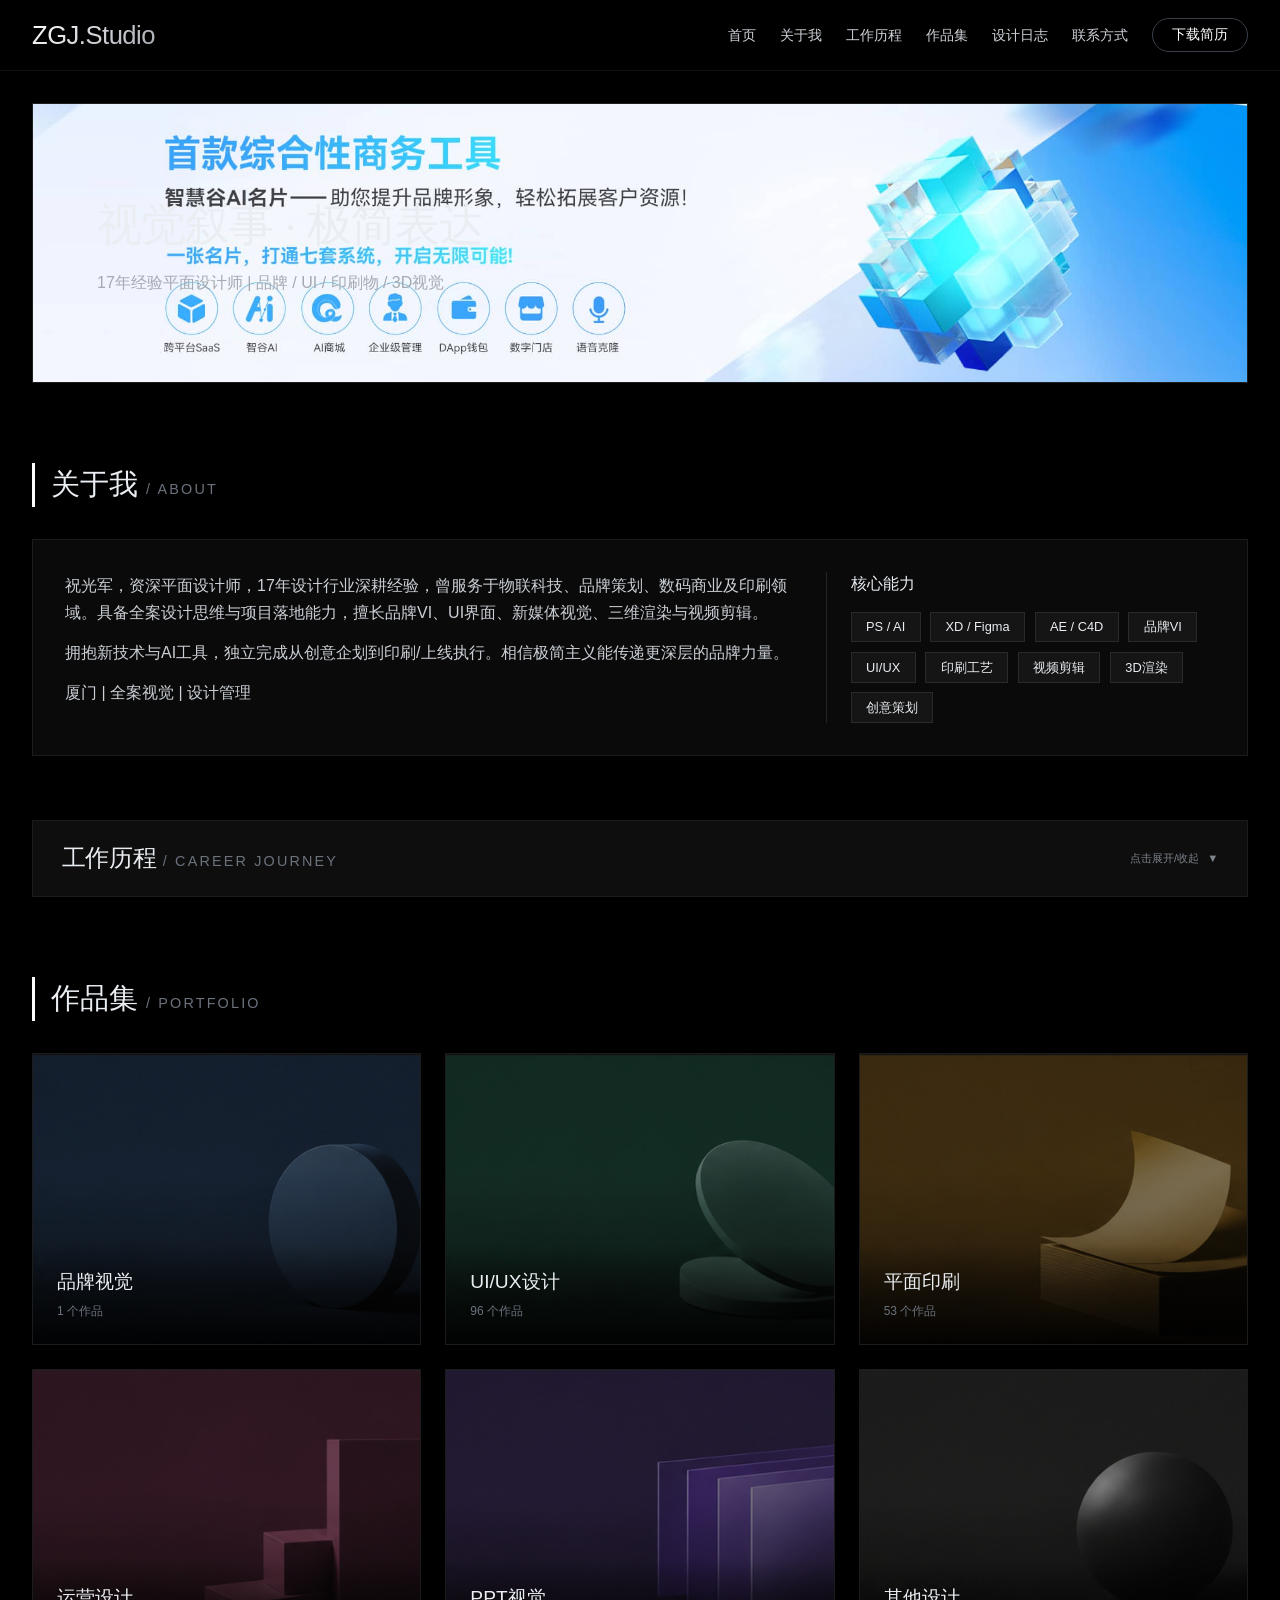
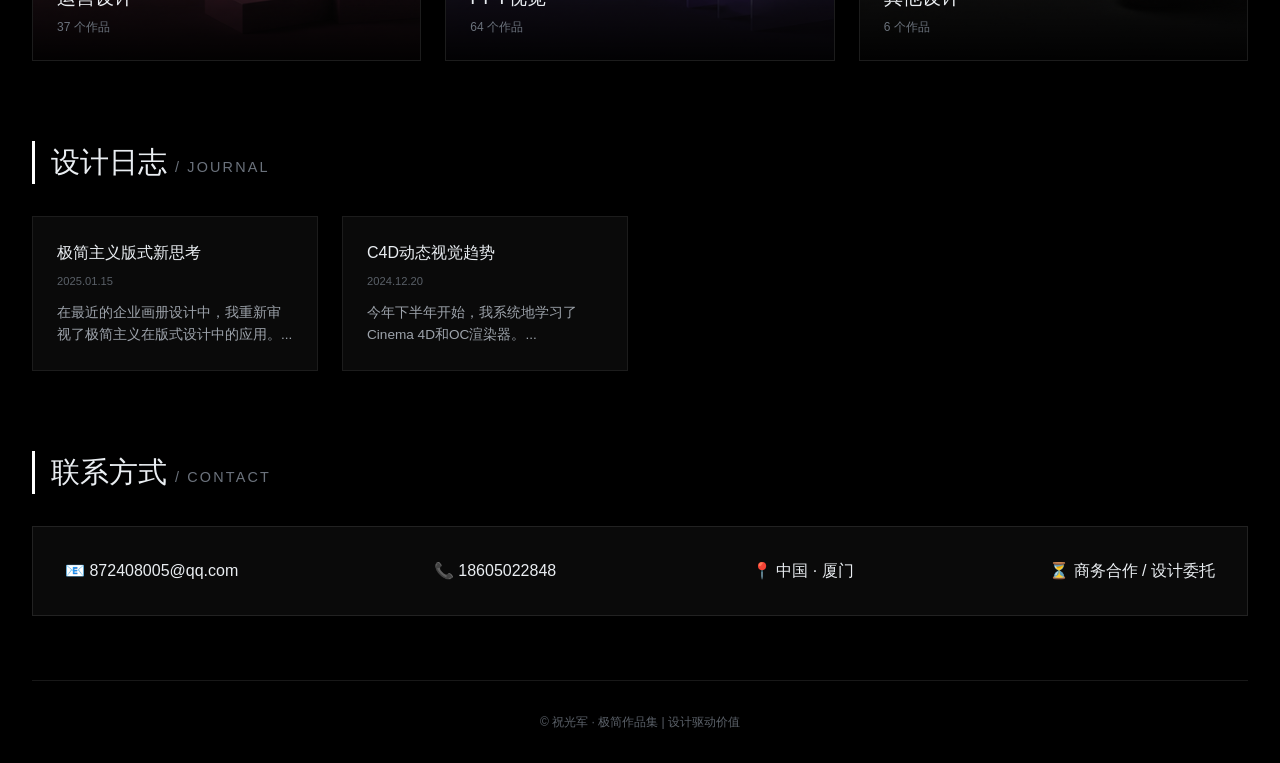
==== commit d4e78112: "更新文件" ====
--- a/index.html
+++ b/index.html
@@ -537,7 +537,7 @@
 if(d.subtitle)document.getElementById('bannerSubtitle').textContent=d.subtitle;
 }catch(e){}
 // 使用静态 banner 图片
-document.getElementById('bannerInner').style.backgroundImage='url(images/banner/jimeng-2026-05-04-3837-\u6269\u5c55\u56fe\u7247\uff0c\u4fdd\u6301\u539f\u56fe\u98ce\u683c\u3001\u8272\u8c03\u548c\u5149\u5f71\uff0c\u5c06\u56fe\u7247\u5411\u56db\u5468\u6269\u5c55\uff0c\u4fdd\u6301\u573a\u666f\u548c\u7269\u4f53\u7684\u81ea\u7136\u8fde\u8d2f\u6027... \u62f7\u8d1d.jpg)';
+document.getElementById('bannerInner').style.backgroundImage='url(images/banner/banner.jpg)';
 document.getElementById('bannerInner').style.backgroundSize='cover';
 document.getElementById('bannerInner').style.backgroundPosition='center';
 }
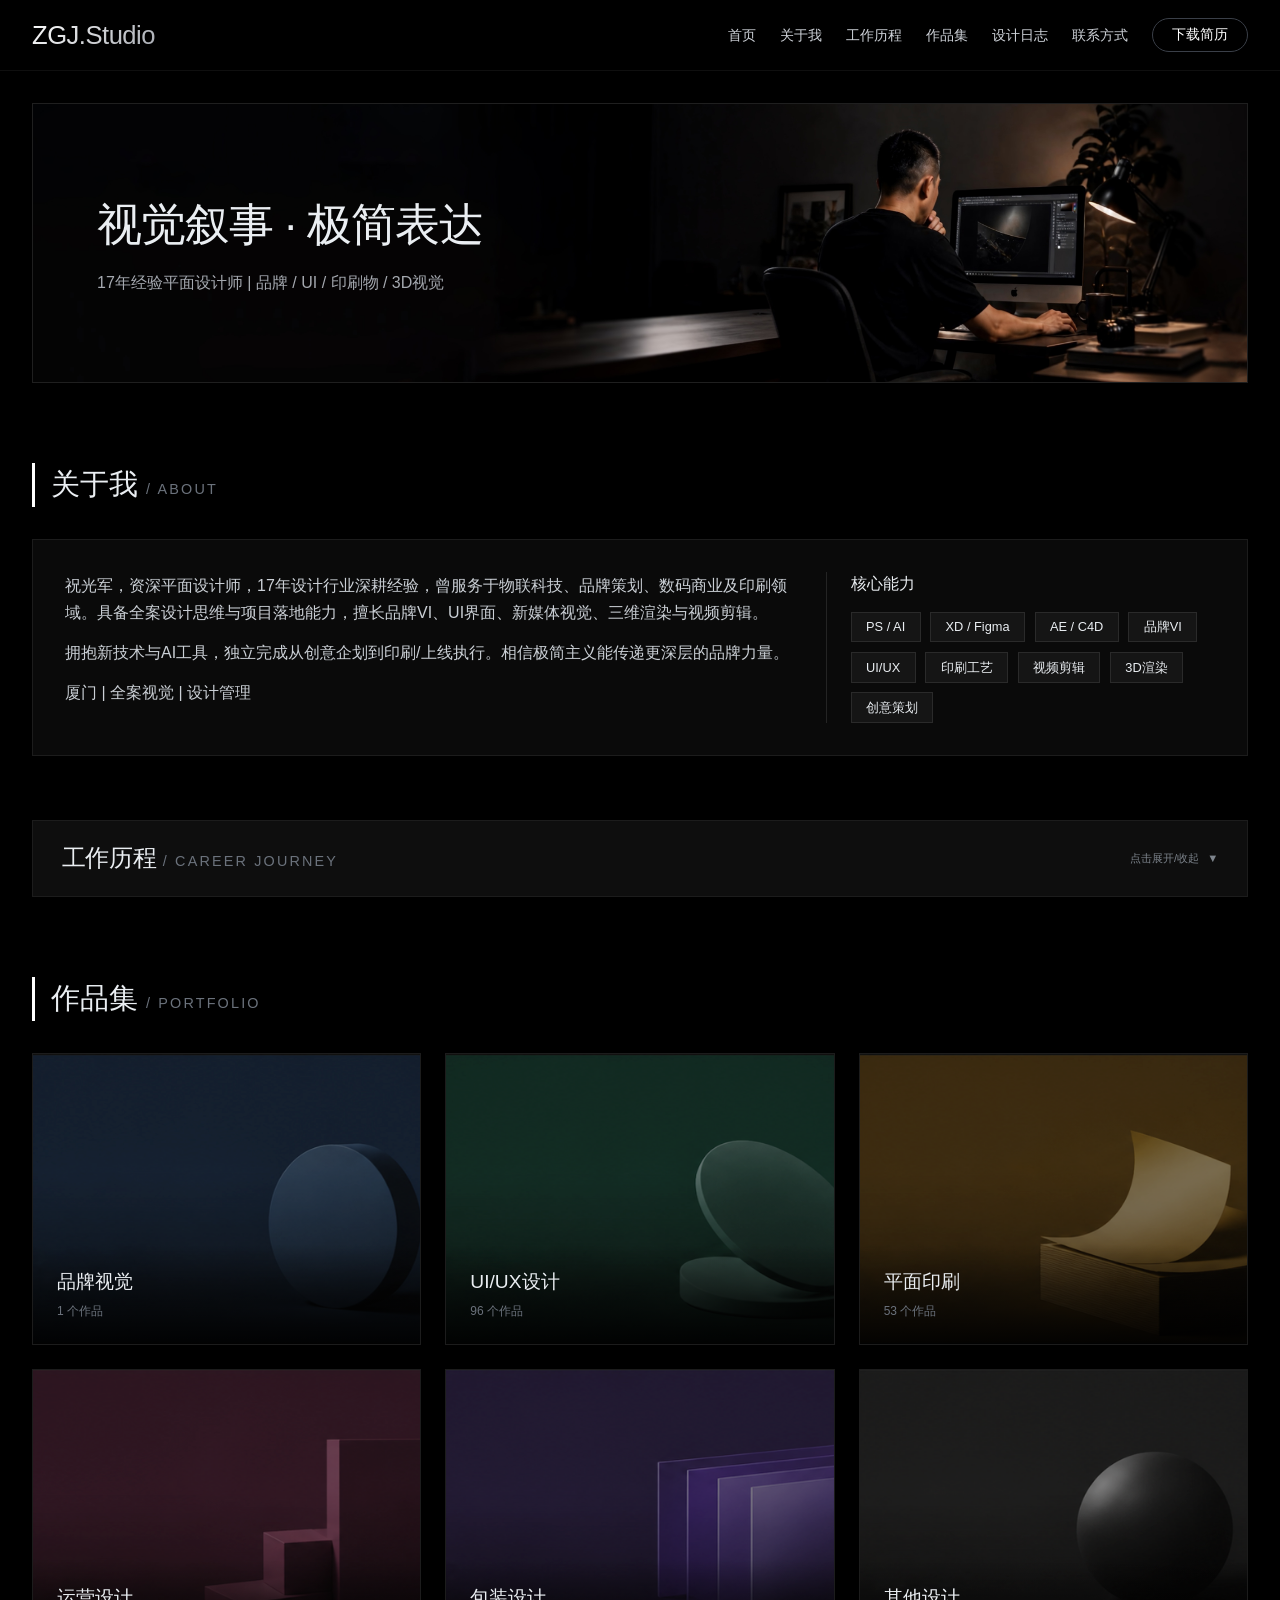
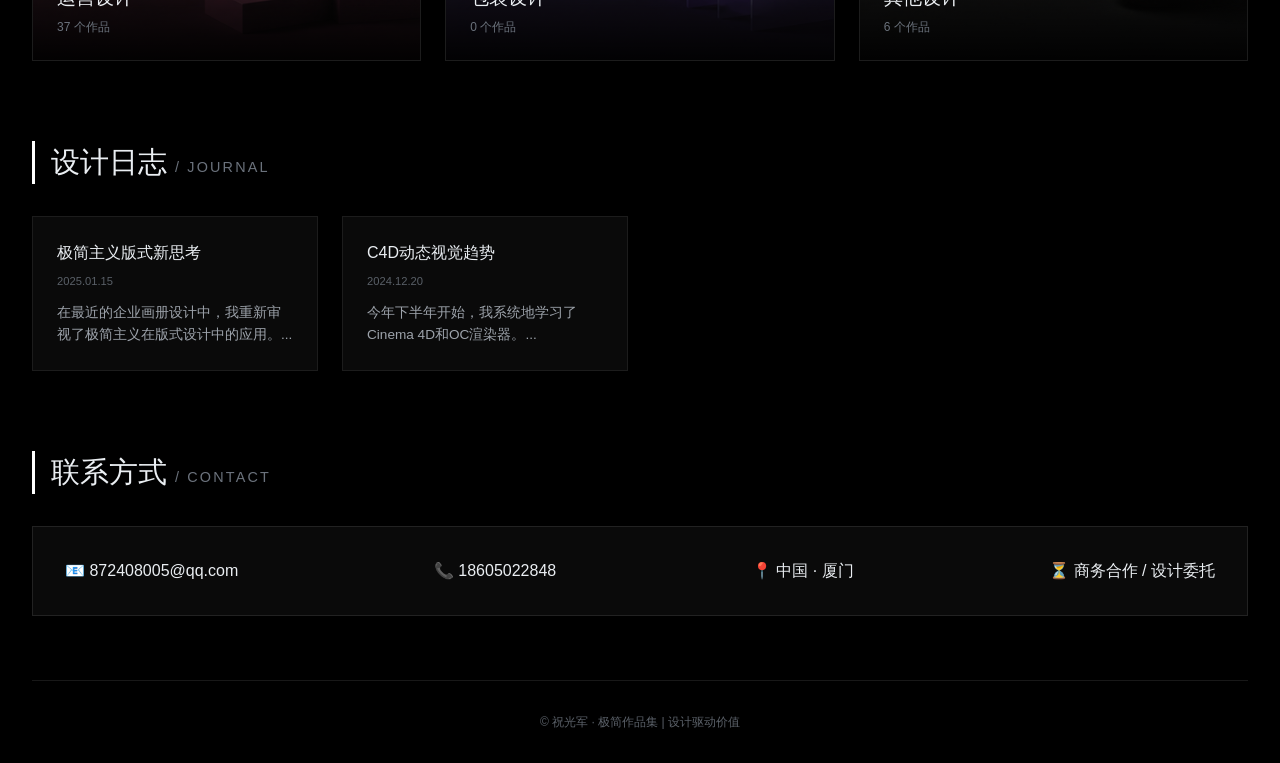
==== commit edfd20ce: "Update index.html" ====
--- a/index.html
+++ b/index.html
@@ -233,13 +233,28 @@
 </div>
 
 <script>
+/* ===== GitHub Data Config ===== */
+const GITHUB_DATA_URL = "https://raw.githubusercontent.com/JUJN88/portfolio/main/data.json";
+var siteData = null; // 全局数据缓存
+
+async function loadSiteData() {
+    try {
+        const resp = await fetch(GITHUB_DATA_URL + "?t=" + Date.now());
+        if (resp.ok) {
+            siteData = await resp.json();
+        }
+    } catch(e) {
+        console.log('Using local data');
+    }
+}
+
 /* ===== 配置 ===== */
 const CATEGORIES = [
 { id:'brand', name:'品牌视觉', cover:'images/covers/brand.jpg.png', color:'#1e6fd9' },
 { id:'ui', name:'UI/UX设计', cover:'images/covers/ui.jpg.png', color:'#10b981' },
 { id:'print', name:'平面印刷', cover:'images/covers/print.jpg.png', color:'#f59e0b' },
 { id:'operation', name:'运营设计', cover:'images/covers/operation.jpg.png', color:'#ec4899' },
-{ id:'ppt', name:'PPT视觉', cover:'images/covers/ppt.jpg.png', color:'#8b5cf6' },
+{ id:'ppt', name:'包装设计', cover:'images/covers/ppt.jpg.png', color:'#8b5cf6' },
 { id:'other', name:'其他设计', cover:'images/covers/other.jpg.png', color:'#6b7280' }
 ];
 const ABOUT_KEY = "zgj_about_data_v2";
@@ -530,16 +545,23 @@
 
 /* ===== 数据加载 ===== */
 
-function loadBanner(){
-try{
-var d=JSON.parse(localStorage.getItem('zgj_banner_text')||'{}');
-if(d.title)document.getElementById('bannerTitle').textContent=d.title;
-if(d.subtitle)document.getElementById('bannerSubtitle').textContent=d.subtitle;
-}catch(e){}
-// 使用静态 banner 图片
-document.getElementById('bannerInner').style.backgroundImage='url(images/banner/banner.jpg)';
-document.getElementById('bannerInner').style.backgroundSize='cover';
-document.getElementById('bannerInner').style.backgroundPosition='center';
+async function loadBanner(){
+    // 从GitHub数据加载Banner文字
+    if (siteData && siteData.banner) {
+        document.getElementById('bannerTitle').textContent = siteData.banner.title;
+        document.getElementById('bannerSubtitle').textContent = siteData.banner.subtitle;
+    } else {
+        // 降级：从LocalStorage加载
+        try {
+            var d = JSON.parse(localStorage.getItem('zgj_banner_text')||'{}');
+            if(d.title) document.getElementById('bannerTitle').textContent = d.title;
+            if(d.subtitle) document.getElementById('bannerSubtitle').textContent = d.subtitle;
+        } catch(e) {}
+    }
+    // 使用静态 banner 图片
+    document.getElementById('bannerInner').style.backgroundImage='url(images/banner/banner.jpg)';
+    document.getElementById('bannerInner').style.backgroundSize='cover';
+    document.getElementById('bannerInner').style.backgroundPosition='center';
 }
 
 function loadAbout(){
@@ -548,7 +570,14 @@
 var defaultText3='厦门 | 全案视觉 | 设计管理';
 var defaultSkills=['PS / AI','XD / Figma','AE / C4D','品牌VI','UI/UX','印刷工艺','视频剪辑','3D渲染','创意策划'];
 var d={},skills=defaultSkills;
-try{d=JSON.parse(localStorage.getItem(ABOUT_KEY)||'{}');}catch(e){}
+
+// 优先从GitHub数据加载
+if (siteData && siteData.about) {
+    d = siteData.about;
+} else {
+    // 降级：从LocalStorage加载
+    try{d=JSON.parse(localStorage.getItem(ABOUT_KEY)||'{}');}catch(e){}
+}
 document.getElementById('aboutText').innerHTML=
 '<p>'+esc(d.text1||defaultText1)+'</p>'+
 '<p>'+esc(d.text2||defaultText2)+'</p>'+
@@ -567,6 +596,13 @@
 {id:'exp4',period:'2010.12 - 2016.06',company:'厦门赛博数码广场有限公司',role:'平面设计',desc:'负责商场美陈、促销活动视觉物料设计及制作，熟悉线下广告规范，节约成本。'},
 {id:'exp5',period:'2009.09 - 2010.10',company:'福州华鑫印刷有限公司',role:'平面设计',desc:'负责印刷文件排版、拼版及跟单，精通印刷材质与工艺流程。'}
 ];
+
+// 优先从GitHub数据加载
+if (siteData && siteData.career && siteData.career.length) {
+    return siteData.career;
+}
+
+// 降级：从LocalStorage加载
 try{
 var stored=localStorage.getItem(CAREER_KEY);
 if(stored){var arr=JSON.parse(stored);if(arr&&arr.length)return arr;}
@@ -587,17 +623,28 @@
 
 function loadContact(){
 var defaultContact={email:'872408005@qq.com',phone:'18605022848',location:'中国 · 厦门',note:'商务合作 / 设计委托'};
-try{
-var d=JSON.parse(localStorage.getItem(CONTACT_KEY)||'{}');
-var email=d.email||defaultContact.email;
-var phone=d.phone||defaultContact.phone;
-var location=d.location||defaultContact.location;
-var note=d.note||defaultContact.note;
-}catch(e){
-var email=defaultContact.email;
-var phone=defaultContact.phone;
-var location=defaultContact.location;
-var note=defaultContact.note;
+var email, phone, location, note;
+
+// 优先从GitHub数据加载
+if (siteData && siteData.contact) {
+    email = siteData.contact.email || defaultContact.email;
+    phone = siteData.contact.phone || defaultContact.phone;
+    location = siteData.contact.location || defaultContact.location;
+    note = siteData.contact.note || defaultContact.note;
+} else {
+    // 降级：从LocalStorage加载
+    try{
+        var d=JSON.parse(localStorage.getItem(CONTACT_KEY)||'{}');
+        email=d.email||defaultContact.email;
+        phone=d.phone||defaultContact.phone;
+        location=d.location||defaultContact.location;
+        note=d.note||defaultContact.note;
+    }catch(e){
+        email=defaultContact.email;
+        phone=defaultContact.phone;
+        location=defaultContact.location;
+        note=defaultContact.note;
+    }
 }
 document.getElementById('contactBlock').innerHTML=
 '<div>📧 '+esc(email)+'</div>'+
@@ -790,12 +837,16 @@
 });
 
 /* ===== 初始化 ===== */
-loadBanner();
-loadAbout();
-renderTimeline();
-loadWorksData();
-renderJournalList();
-loadContact();
+// 先从GitHub加载数据，然后初始化页面
+(async function init() {
+    await loadSiteData();  // 从GitHub加载数据
+    loadBanner();
+    loadAbout();
+    renderTimeline();
+    loadWorksData();
+    renderJournalList();
+    loadContact();
+})();
 </script>
 </body>
 </html>
